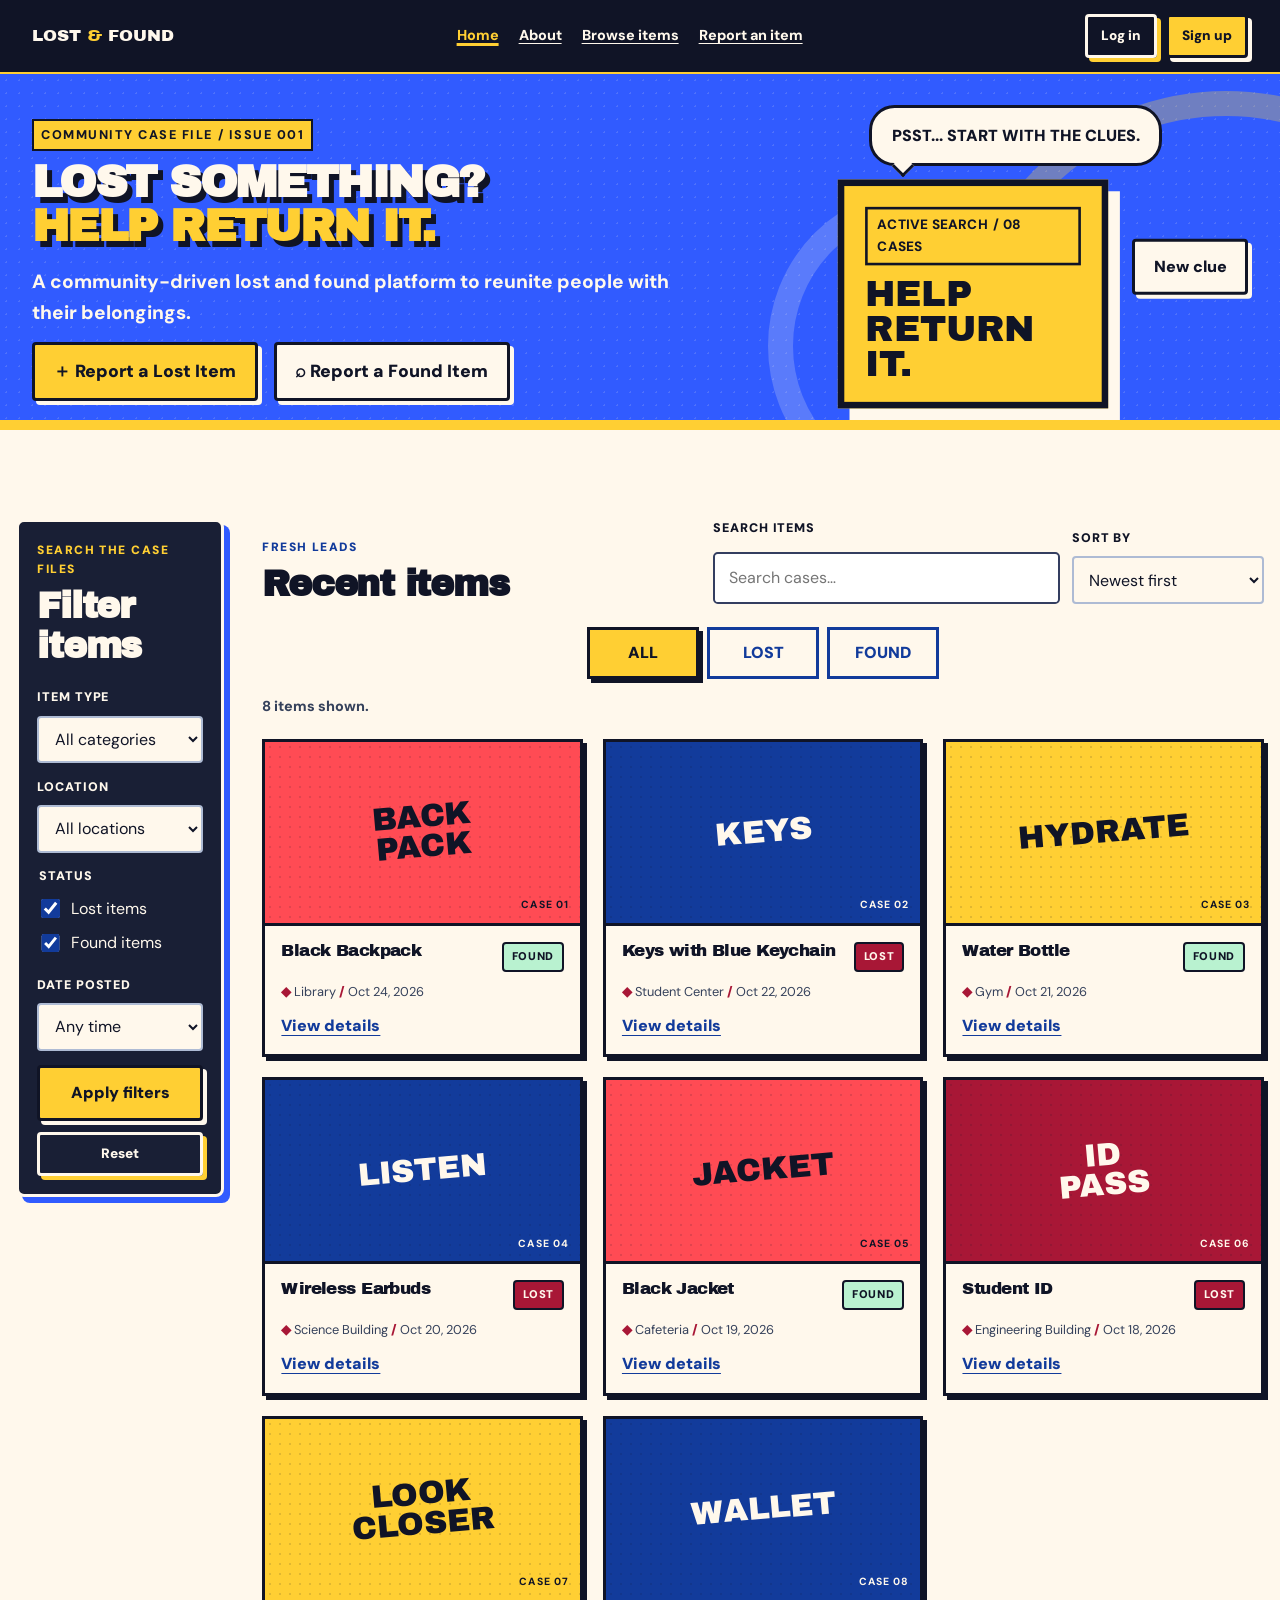
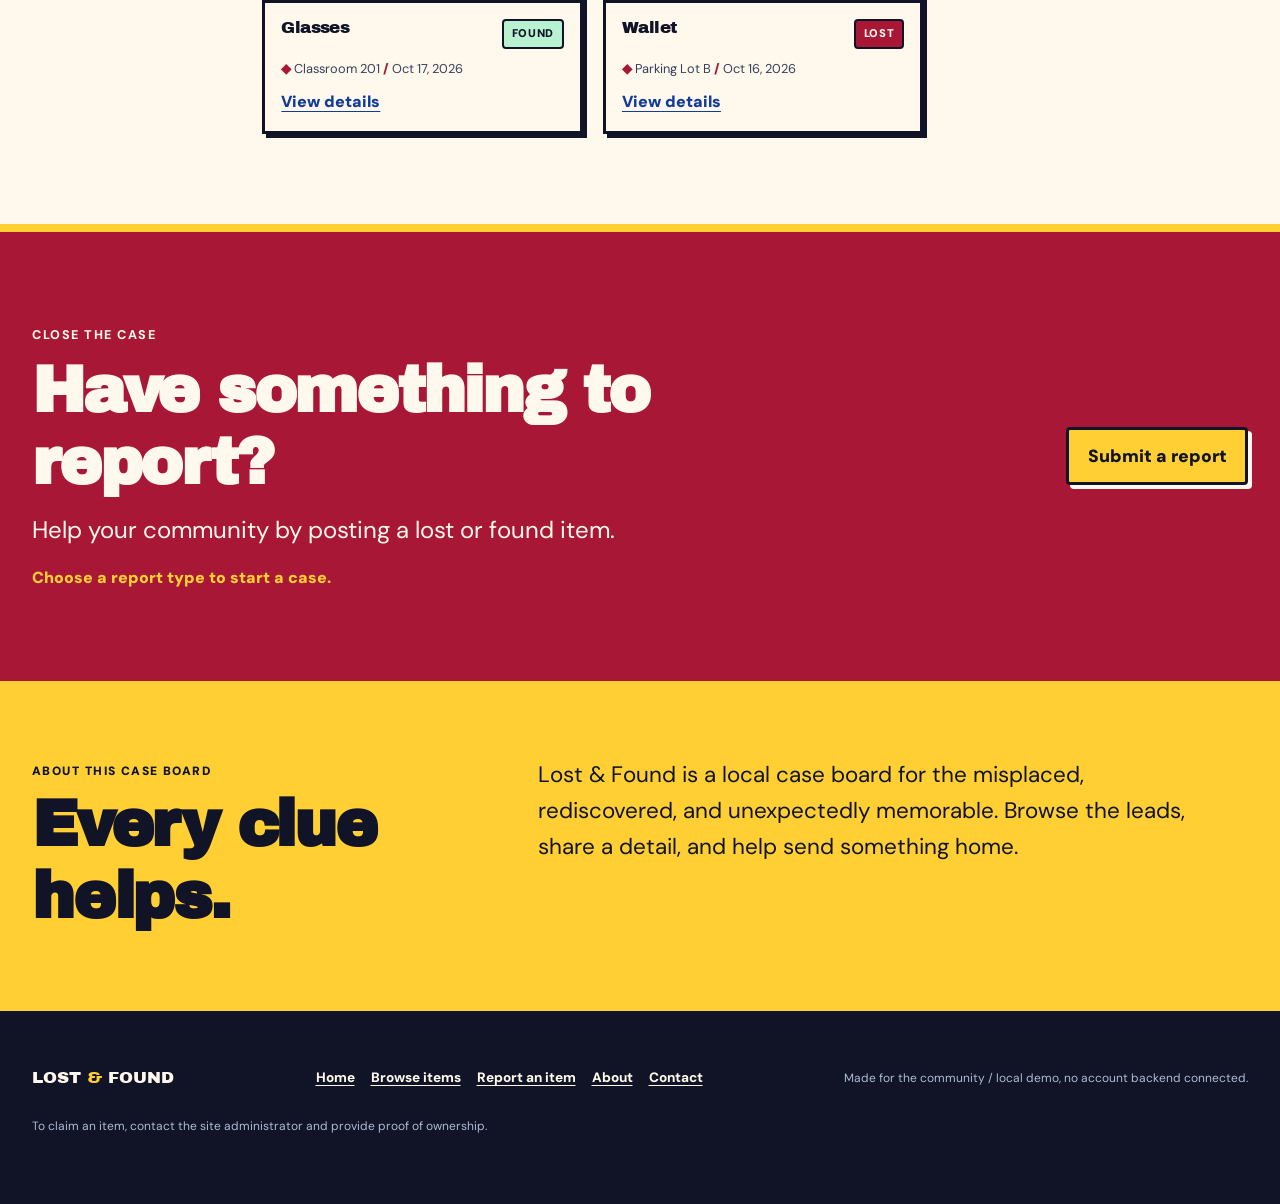
==== index.html @ 1484647d "Add item search and shareable details Add live listing search with URL persistence, status filtering" ====
<!doctype html>
<html lang="en">
<head>
  <meta charset="utf-8">
  <meta name="viewport" content="width=device-width, initial-scale=1">
  <meta name="theme-color" content="#101426">
  <meta name="author" content="Team 4 CSE 170">
  <meta name="creator" content="Team 4 CSE 170">
  <meta name="acknowledgement" content="Team 4 CSE 170">
  <meta name="source-credit" content="Dynamic Grid Plugin by Michael Becker">
  <link rel="author" href="https://github.com/21beckem/">
  <link rel="source" href="https://github.com/21beckem/dynamic-grid-plugin">
  <meta name="description" content="A community-driven lost and found platform to reunite people with their belongings.">
  <meta name="twitter:card" content="summary">
  <meta name="twitter:title" content="Lost &amp; Found — Help Return It">
  <meta name="twitter:description" content="A community-driven lost and found platform to reunite people with their belongings.">
  <meta name="twitter:creator" content="Team 4 CSE 170">
  <title>Lost &amp; Found — Help Return It</title>
  <link rel="preconnect" href="https://fonts.googleapis.com">
  <link rel="preconnect" href="https://fonts.gstatic.com" crossorigin>
  <link href="https://fonts.googleapis.com/css2?family=Archivo+Black&family=DM+Sans:wght@400;500;600;700;800&display=swap" rel="stylesheet">
  <link rel="stylesheet" href="css/homepage.css?v=5">
  <script type="module" src="js/main.js?v=5"></script>
</head>
<body>
  <a class="skip-link" href="#main">Skip to main content</a>

  <header class="site-header">
    <div class="container header-inner">
      <a class="wordmark" href="./" aria-label="Lost and Found home">LOST <span>&amp;</span> FOUND</a>
      <nav class="site-nav" aria-label="Main navigation">
        <a href="./" aria-current="page">Home</a>
        <a href="./about.html">About</a>
        <a href="./#items">Browse items</a>
        <a href="https://forms.gle/Q5ycMoZLdD25fqwZ8">Report an item</a>
      </nav>
      <div class="account-actions" aria-label="Account actions">
        <a class="button button--outline button--small" href="#account-note" data-account-action="Log in">Log in</a>
        <a class="button button--small" href="#account-note" data-account-action="Sign up">Sign up</a>
      </div>
    </div>
  </header>

  <main id="main">
    <section class="hero" aria-labelledby="hero-title">
      <div class="container hero-inner">
        <div class="hero-copy">
          <span class="kicker">Community case file / Issue 001</span>
          <h1 id="hero-title">LOST SOMETHING?<br><span>HELP RETURN IT.</span></h1>
          <p class="lead">A community-driven lost and found platform to reunite people with their belongings.</p>
          <div class="button-row" aria-label="Reporting actions">
            <a class="button button--large" href="#report" data-report-type="lost">＋ Report a Lost Item</a>
            <a class="button button--large button--secondary" href="#report" data-report-type="found">⌕ Report a Found Item</a>
          </div>
        </div>
        <div class="hero-side" aria-label="Case status">
          <div class="speech hero-callout" id="hero-message" role="status" aria-live="polite">PSST... START WITH THE CLUES.</div>
          <div class="hero-stamp">
            <span class="kicker">Active search / <span id="case-count">08</span> cases</span>
            <strong>HELP<br>RETURN<br>IT.</strong>
          </div>
          <button class="button button--secondary clue-button" type="button" id="hero-quip">New clue</button>
        </div>
      </div>
    </section>

    <section class="listings-section" id="items" aria-labelledby="recent-heading">
      <div class="container content-layout">
        <aside class="filters panel panel--dark" aria-labelledby="filter-heading">
          <div class="section-kicker">Search the case files</div>
          <h2 id="filter-heading">Filter items</h2>
          <form id="filter-form">
            <div class="field">
              <label for="category">Item type</label>
              <select id="category" name="category">
                <option value="all">All categories</option>
                <option value="bags">Bags &amp; clothing</option>
                <option value="electronics">Electronics</option>
                <option value="accessories">Accessories</option>
                <option value="other">Other</option>
              </select>
            </div>
            <div class="field">
              <label for="location">Location</label>
              <select id="location" name="location">
                <option value="all">All locations</option>
                <option value="library">Library</option>
                <option value="student center">Student Center</option>
                <option value="gym">Gym</option>
                <option value="science building">Science Building</option>
                <option value="cafeteria">Cafeteria</option>
                <option value="engineering building">Engineering Building</option>
                <option value="classroom 201">Classroom 201</option>
                <option value="parking lot b">Parking Lot B</option>
              </select>
            </div>
            <fieldset class="fieldset">
              <legend>Status</legend>
              <label class="check-line" for="show-lost"><input id="show-lost" name="show-lost" type="checkbox" checked> Lost items</label>
              <label class="check-line" for="show-found"><input id="show-found" name="show-found" type="checkbox"> Found items</label>
            </fieldset>
            <div class="field">
              <label for="date">Date posted</label>
              <select id="date" name="date">
                <option value="all">Any time</option>
                <option value="7">Last 7 days</option>
                <option value="30">Last 30 days</option>
              </select>
            </div>
            <div class="filter-actions">
              <button class="button" type="submit">Apply filters</button>
              <button class="button button--outline button--small" type="reset">Reset</button>
            </div>
          </form>
        </aside>

        <section class="listings" aria-labelledby="recent-heading">
          <div class="listings-heading">
            <div>
              <span class="section-kicker">Fresh leads</span>
              <h2 id="recent-heading">Recent items</h2>
            </div>
            <div class="listing-tools">
              <form class="search-control field" id="search-form" role="search">
                <label for="item-search">Search items</label>
                <input id="item-search" name="q" type="search" autocomplete="off" placeholder="Search cases…">
              </form>
              <div class="sort-control field">
                <label for="sort">Sort by</label>
                <select id="sort" name="sort">
                  <option value="newest">Newest first</option>
                  <option value="oldest">Oldest first</option>
                  <option value="name">Name A–Z</option>
                </select>
              </div>
            </div>
          </div>
          <div class="status-tabs" role="tablist" aria-label="Item status">
            <button class="status-tab status-tab--active" id="all-tab" type="button" role="tab" aria-selected="true" aria-controls="item-grid" data-status-tab="all">All</button>
            <button class="status-tab" id="lost-tab" type="button" role="tab" aria-selected="false" aria-controls="item-grid" data-status-tab="lost" tabindex="-1">Lost</button>
            <button class="status-tab" id="found-tab" type="button" role="tab" aria-selected="false" aria-controls="item-grid" data-status-tab="found" tabindex="-1">Found</button>
          </div>
          <p class="result-summary" id="result-summary" role="status" aria-live="polite">8 items shown.</p>

          <div class="item-grid" id="item-grid" data-sheet-id="1PVSVNf53T7quFc6Nx3LRUbas-nzNbj9wBpy-sqwC1XU">
            <article class="item-card" data-category="bags" data-location="library" data-status="found" data-date="2026-10-24" data-name="Black Backpack">
              <a class="item-card-link" href="#" data-details aria-label="View details for Black Backpack"></a>
              <div class="item-visual item-visual--backpack" aria-hidden="true"><span>BACK<br>PACK</span><b>CASE 01</b></div>
              <div class="item-info">
                <div class="item-heading"><h3>Black Backpack</h3><button class="status status--found" type="button" data-filter-status="found" aria-label="Show found items">Found</button></div>
                <p class="item-meta"><span aria-hidden="true">◆</span> Library <span aria-hidden="true">/</span> <time datetime="2026-10-24">Oct 24, 2026</time></p>
                <span class="details">View details</span>
              </div>
            </article>
            <article class="item-card" data-category="accessories" data-location="student center" data-status="lost" data-date="2026-10-22" data-name="Keys with Blue Keychain">
              <a class="item-card-link" href="#" data-details aria-label="View details for Keys with Blue Keychain"></a>
              <div class="item-visual item-visual--keys" aria-hidden="true"><span>KEYS</span><b>CASE 02</b></div>
              <div class="item-info">
                <div class="item-heading"><h3>Keys with Blue Keychain</h3><button class="status status--lost" type="button" data-filter-status="lost" aria-label="Show lost items">Lost</button></div>
                <p class="item-meta"><span aria-hidden="true">◆</span> Student Center <span aria-hidden="true">/</span> <time datetime="2026-10-22">Oct 22, 2026</time></p>
                <span class="details">View details</span>
              </div>
            </article>
            <article class="item-card" data-category="other" data-location="gym" data-status="found" data-date="2026-10-21" data-name="Water Bottle">
              <a class="item-card-link" href="#" data-details aria-label="View details for Water Bottle"></a>
              <div class="item-visual item-visual--bottle" aria-hidden="true"><span>HYDRATE</span><b>CASE 03</b></div>
              <div class="item-info">
                <div class="item-heading"><h3>Water Bottle</h3><button class="status status--found" type="button" data-filter-status="found" aria-label="Show found items">Found</button></div>
                <p class="item-meta"><span aria-hidden="true">◆</span> Gym <span aria-hidden="true">/</span> <time datetime="2026-10-21">Oct 21, 2026</time></p>
                <span class="details">View details</span>
              </div>
            </article>
            <article class="item-card" data-category="electronics" data-location="science building" data-status="lost" data-date="2026-10-20" data-name="Wireless Earbuds">
              <a class="item-card-link" href="#" data-details aria-label="View details for Wireless Earbuds"></a>
              <div class="item-visual item-visual--earbuds" aria-hidden="true"><span>LISTEN</span><b>CASE 04</b></div>
              <div class="item-info">
                <div class="item-heading"><h3>Wireless Earbuds</h3><button class="status status--lost" type="button" data-filter-status="lost" aria-label="Show lost items">Lost</button></div>
                <p class="item-meta"><span aria-hidden="true">◆</span> Science Building <span aria-hidden="true">/</span> <time datetime="2026-10-20">Oct 20, 2026</time></p>
                <span class="details">View details</span>
              </div>
            </article>
            <article class="item-card" data-category="bags" data-location="cafeteria" data-status="found" data-date="2026-10-19" data-name="Black Jacket">
              <a class="item-card-link" href="#" data-details aria-label="View details for Black Jacket"></a>
              <div class="item-visual item-visual--jacket" aria-hidden="true"><span>JACKET</span><b>CASE 05</b></div>
              <div class="item-info">
                <div class="item-heading"><h3>Black Jacket</h3><button class="status status--found" type="button" data-filter-status="found" aria-label="Show found items">Found</button></div>
                <p class="item-meta"><span aria-hidden="true">◆</span> Cafeteria <span aria-hidden="true">/</span> <time datetime="2026-10-19">Oct 19, 2026</time></p>
                <span class="details">View details</span>
              </div>
            </article>
            <article class="item-card" data-category="accessories" data-location="engineering building" data-status="lost" data-date="2026-10-18" data-name="Student ID">
              <a class="item-card-link" href="#" data-details aria-label="View details for Student ID"></a>
              <div class="item-visual item-visual--id" aria-hidden="true"><span>ID<br>PASS</span><b>CASE 06</b></div>
              <div class="item-info">
                <div class="item-heading"><h3>Student ID</h3><button class="status status--lost" type="button" data-filter-status="lost" aria-label="Show lost items">Lost</button></div>
                <p class="item-meta"><span aria-hidden="true">◆</span> Engineering Building <span aria-hidden="true">/</span> <time datetime="2026-10-18">Oct 18, 2026</time></p>
                <span class="details">View details</span>
              </div>
            </article>
            <article class="item-card" data-category="accessories" data-location="classroom 201" data-status="found" data-date="2026-10-17" data-name="Glasses">
              <a class="item-card-link" href="#" data-details aria-label="View details for Glasses"></a>
              <div class="item-visual item-visual--glasses" aria-hidden="true"><span>LOOK<br>CLOSER</span><b>CASE 07</b></div>
              <div class="item-info">
                <div class="item-heading"><h3>Glasses</h3><button class="status status--found" type="button" data-filter-status="found" aria-label="Show found items">Found</button></div>
                <p class="item-meta"><span aria-hidden="true">◆</span> Classroom 201 <span aria-hidden="true">/</span> <time datetime="2026-10-17">Oct 17, 2026</time></p>
                <span class="details">View details</span>
              </div>
            </article>
            <article class="item-card" data-category="accessories" data-location="parking lot b" data-status="lost" data-date="2026-10-16" data-name="Wallet">
              <a class="item-card-link" href="#" data-details aria-label="View details for Wallet"></a>
              <div class="item-visual item-visual--wallet" aria-hidden="true"><span>WALLET</span><b>CASE 08</b></div>
              <div class="item-info">
                <div class="item-heading"><h3>Wallet</h3><button class="status status--lost" type="button" data-filter-status="lost" aria-label="Show lost items">Lost</button></div>
                <p class="item-meta"><span aria-hidden="true">◆</span> Parking Lot B <span aria-hidden="true">/</span> <time datetime="2026-10-16">Oct 16, 2026</time></p>
                <span class="details">View details</span>
              </div>
            </article>
          </div>
          <p class="empty-state" id="empty-state" hidden>No items match your filters. Try another selection.</p>
        </section>
      </div>
    </section>

    <section class="report-section" id="report" aria-labelledby="report-heading">
      <div class="container report-inner">
        <div>
          <span class="kicker">Close the case</span>
          <h2 id="report-heading">Have something to report?</h2>
          <p class="lead">Help your community by posting a lost or found item.</p>
          <p id="report-intent" class="report-intent" role="status" aria-live="polite">Choose a report type to start a case.</p>
        </div>
        <a class="button button--large" href="https://forms.gle/Q5ycMoZLdD25fqwZ8">Submit a report</a>
      </div>
    </section>

    <section class="about-section" id="homepage-summary" aria-labelledby="homepage-summary-heading">
      <div class="container about-grid">
        <div>
          <span class="section-kicker">About this case board</span>
          <h2 id="homepage-summary-heading">Every clue helps.</h2>
        </div>
        <p>Lost &amp; Found is a local case board for the misplaced, rediscovered, and unexpectedly memorable. Browse the leads, share a detail, and help send something home.</p>
      </div>
    </section>
  </main>

  <footer class="site-footer">
    <div class="container footer-inner">
      <a class="wordmark" href="./">LOST <span>&amp;</span> FOUND</a>
      <nav aria-label="Footer navigation">
        <a href="./">Home</a>
        <a href="./#items">Browse items</a>
        <a href="https://forms.gle/Q5ycMoZLdD25fqwZ8">Report an item</a>
        <a href="./about.html">About</a>
        <a href="mailto:lostfound@example.com">Contact</a>
      </nav>
      <span id="account-note" class="footer-note">Made for the community / local demo, no account backend connected.</span>
      <p id="claim-note" class="footer-note">To claim an item, contact the site administrator and provide proof of ownership.</p>
    </div>
  </footer>

  <dialog id="item-dialog" class="item-dialog" aria-labelledby="dialog-title">
    <button class="close-dialog" type="button" aria-label="Close item details">×</button>
    <span class="section-kicker">Case details</span>
    <h2 id="dialog-title"></h2>
    <p id="dialog-description"></p>
    <p>To claim an item, contact the site administrator and provide proof of ownership.</p>
    <button class="button" type="button" data-close-dialog>Close</button>
  </dialog>

  <dialog id="account-dialog" class="item-dialog" aria-labelledby="account-dialog-title">
    <button class="close-dialog" type="button" aria-label="Close account notice">×</button>
    <span class="section-kicker">Local demo notice</span>
    <h2 id="account-dialog-title">Account features are not connected.</h2>
    <p id="account-dialog-description">This static demo includes the account actions for the interface only. No account data is collected or transmitted.</p>
    <button class="button" type="button" data-close-dialog>Close</button>
  </dialog>
</body>
</html>
---- css/homepage.css ----
@import url("./components.css");

.hero {
  padding-top: 2%;
  position: relative;
  overflow: clip;
  background-color: var(--blue);
  background-image: radial-gradient(rgba(255, 248, 236, 0.14) 1px, transparent 1px);
  background-size: 13px 13px;
  border-bottom: 10px solid var(--yellow);
}

.hero::before,
.hero::after {
  position: absolute;
  content: "";
  border: clamp(10px, 2vw, 26px) solid rgba(255, 207, 51, 0.3);
  border-radius: 50%;
  pointer-events: none;
}

.hero::before {
  width: min(46vw, 34rem);
  aspect-ratio: 1;
  top: 5%;
  right: -17vw;
}

.hero::after {
  width: min(28vw, 20rem);
  aspect-ratio: 1;
  right: 15%;
  bottom: -25%;
  border-color: rgba(255, 248, 236, 0.2);
}

.hero-inner {
  position: relative;
  z-index: 1;
  display: grid;
  grid-template-columns: minmax(0, 1.35fr) minmax(12rem, 0.65fr);
  gap: clamp(1.25rem, 4vw, 4rem);
  align-items: center;
  min-height: 16.2rem;
  padding-block: clamp(1rem, 1.5vw, 1.5rem);
}

.hero-copy,
.hero-side,
.listings,
.filters,
.item-card,
.report-inner,
.about-grid,
.footer-inner {
  min-width: 0;
}

.hero-copy {
  max-width: 52rem;
}

.hero h1 {
  margin: 0.65rem 0 0.85rem;
  color: var(--paper);
  font-size: clamp(2.5rem, 3.5vw, 4.5rem);
  line-height: 0.97;
  text-shadow: 5px 6px 0 var(--ink);
}

.hero h1 span {
  color: var(--yellow);
}

.hero .lead {
  max-width: 40rem;
  margin-bottom: 0.85rem;
  font-weight: 800;
  font-size: clamp(1rem, 1.5vw, 1.2rem);
}

.hero-side {
  display: grid;
  grid-template-columns: minmax(0, 1fr) auto;
  justify-items: start;
  gap: 0.5rem;
}

.hero-callout {
  grid-column: 1 / -1;
  transform: rotate(2deg);
  transform: translateY(-2rem);
}

.hero-stamp {
  width: min(100%, 13rem);
  padding: 1rem;
  color: var(--ink);
  background: var(--yellow);
  border: 5px solid var(--ink);
  box-shadow: 9px 9px 0 var(--paper);
  transform: rotate(-3deg);
  transform: scale(1.3);

}

.hero-stamp strong {
  display: block;
  margin-top: 0.55rem;
  font: clamp(1.5rem, 2.2vw, 2.1rem)/0.95 var(--font-display);
}

.hero-stamp .kicker {
  font-size: 0.65rem;
  letter-spacing: 0.04em;
}

.clue-button {
    display: flex;
    justify-self: end;
  align-self: center;
  /* align-self: start; */
  /* position: absolute; */
  translate: 0 -1.7em;
  /* right: 13em; */
  /* display: none; */
}

.listings-section {
  padding-block: clamp(3.5rem, 7vw, 7rem);
  background: var(--paper);
  color: var(--ink);
}

.content-layout {
  display: grid;
  width: min(calc(100% - 2rem), 96rem);
  grid-template-columns: minmax(11.5rem, 13rem) minmax(0, 1fr);
  gap: clamp(1.5rem, 3vw, 3rem);
  align-items: start;
}

.filters {
  position: sticky;
  top: 6rem;
  padding: clamp(0.85rem, 2vw, 1.15rem);
  color: var(--paper);
  background: var(--panel);
  border-color: var(--paper);
  box-shadow: 6px 6px 0 var(--blue);
}

.filters h2,
.listings h2 {
  margin: 0.35rem 0 1.35rem;
  font-size: clamp(1.55rem, 3vw, 2.25rem);
}

.filters form {
  display: grid;
  gap: 0.9rem;
}

.filters .field label,
.filters .fieldset legend,
.sort-control label {
  font-size: 0.78rem;
  font-weight: 900;
  letter-spacing: 0.07em;
  text-transform: uppercase;
}

.filters select,
.sort-control select {
  width: 100%;
  min-height: 2.9rem;
  padding: 0.65rem 0.7rem;
  color: var(--ink);
  background: var(--paper);
  border: 2px solid var(--line);
  border-radius: 0.25rem;
}

.filters .fieldset {
  padding: 0;
  border: 0;
}

.filters .check-line {
  display: flex;
  align-items: center;
  gap: 0.5rem;
  margin-top: 0.55rem;
}

.filters .check-line input {
  flex: 0 0 auto;
}

.filter-actions {
  display: flex;
  flex-wrap: wrap;
  gap: 0.7rem;
}

.filter-actions .button {
  flex: 1 1 100%;
}

.listings-heading {
  display: flex;
  flex-wrap: wrap;
  align-items: end;
  justify-content: space-between;
  gap: 1.5rem;
  margin-bottom: 0.4rem;
}

.listings-heading h2 {
  margin-bottom: 0;
}

.status-tabs {
  display: flex;
  flex-wrap: wrap;
  justify-content: center;
  gap: 0.5rem;
  margin: 1.4rem 0 1rem;
}

.status-tab {
  min-width: 7rem;
  padding: 0.65rem 1.1rem;
  color: var(--blue-on-light);
  background: transparent;
  border: 3px solid var(--blue-on-light);
  font-weight: 900;
  text-transform: uppercase;
}

.status-tab:hover,
.status-tab:focus-visible,
.status-tab--active {
  color: var(--ink);
  background: var(--yellow);
  border-color: var(--ink);
  box-shadow: 4px 4px 0 var(--ink);
}

.section-kicker {
  display: inline-block;
  color: var(--blue-on-light);
  font-size: 0.75rem;
  font-weight: 900;
  letter-spacing: 0.12em;
  text-transform: uppercase;
}

.filters .section-kicker,
.hero .kicker {
  color: var(--yellow);
}

.hero .kicker {
  padding: 0.25rem 0.45rem;
  color: var(--ink);
  background: var(--yellow);
  border: 2px solid var(--ink);
}

.report-section .kicker {
  color: var(--paper);
}

.about-section .section-kicker {
  color: var(--ink);
}

.listing-tools {
  display: grid;
  grid-template-columns: minmax(0, 1fr) 12rem;
  width: min(100%, 34.41rem);
  align-items: end;
  gap: 0.75rem;
}

.search-control {
  min-width: 0;
}

.search-control label {
  display: block;
  margin-bottom: 0.35rem;
  font-size: 0.78rem;
  font-weight: 900;
  letter-spacing: 0.07em;
  text-transform: uppercase;
}

.search-control input:focus-visible {
  outline: 3px solid var(--blue-on-light);
  outline-offset: 3px;
}

.result-summary {
  margin: 0 0 1.3rem;
  color: #35415b;
  font-size: 0.9rem;
  font-weight: 800;
}

.item-grid {
  display: grid;
  grid-template-columns: repeat(3, minmax(0, 1fr));
  gap: 1.25rem;
}

.item-card {
  position: relative;
  display: flex;
  flex-direction: column;
  overflow: hidden;
  color: inherit;
  background: var(--paper);
  border: 3px solid var(--ink);
  box-shadow: 4px 4px 0 var(--ink);
  /* aspect-ratio: 1/1.2; */
  text-decoration: none;
}

.item-card-link {
  position: absolute;
  inset: 0;
  z-index: 1;
}

.item-card:focus-within {
  outline: 4px solid var(--blue-on-light);
  outline-offset: 4px;
}

.item-card[hidden] {
  display: none;
}

.item-visual {
  position: relative;
  display: flex;
  min-height: 11.5rem;
  align-items: center;
  justify-content: center;
  padding: 1rem;
  color: var(--ink);
  background: var(--yellow);
  border-bottom: 3px solid var(--ink);
  isolation: isolate;
}

.item-visual::before {
  position: absolute;
  inset: 0;
  z-index: -1;
  content: "";
  background-image: radial-gradient(var(--ink) 1px, transparent 1px);
  background-size: 10px 10px;
  opacity: 0.13;
}

.item-visual span {
  position: relative;
  z-index: 1;
  font: clamp(1.3rem, 2.5vw, 2rem)/0.95 var(--font-display);
  text-align: center;
  transform: rotate(-5deg);
}

.item-visual--sheet {
  overflow: hidden;
}

.item-visual--sheet img {
  position: absolute;
  inset: 0;
  width: 100%;
  height: 100%;
  object-fit: cover;
  z-index: 0;
  opacity: 0;
  mix-blend-mode: multiply;
  transition: opacity 180ms ease;
}

.item-visual--has-image img {
  opacity: 0.72;
}

.item-visual--has-image span {
  color: var(--paper);
  text-shadow: 3px 3px 0 var(--ink);
}

.item-visual--image-error::after,
.item-visual--image-missing::after {
  position: absolute;
  top: 0.65rem;
  left: 0.7rem;
  z-index: 1;
  content: "Image unavailable";
  font-size: 0.62rem;
  font-weight: 900;
  letter-spacing: 0.06em;
  text-transform: uppercase;
}

.item-visual--sheet-0 {
  background: var(--red);
}

.item-visual--sheet-1 {
  color: var(--paper);
  background: var(--blue-on-light);
}

.item-visual--sheet-2 {
  background: var(--yellow);
}

.item-visual b {
  position: absolute;
  z-index: 1;
  right: 0.7rem;
  bottom: 0.55rem;
  font-size: 0.65rem;
  letter-spacing: 0.1em;
}

.item-visual--backpack,
.item-visual--jacket {
  background: var(--red);
}

.item-visual--keys,
.item-visual--earbuds,
.item-visual--wallet {
  color: var(--paper);
  background: var(--blue-on-light);
}

.item-visual--bottle,
.item-visual--glasses {
  background: var(--yellow);
}

.item-visual--id {
  background: var(--red-on-light);
  color: var(--paper);
}

.item-info {
  display: grid;
  gap: 0.7rem;
  padding: 1rem;
}

.item-heading {
  display: flex;
  align-items: start;
  justify-content: space-between;
  gap: 0.55rem;
}

.item-heading h3 {
  margin: 0;
  font: 1.05rem/1.1 var(--font-display);
}

.status {
  position: relative;
  z-index: 2;
  flex: 0 0 auto;
  padding: 0.25rem 0.5rem;
  border: 2px solid var(--ink);
  border-radius: 0.25rem;
  font-size: 0.7rem;
  font-weight: 900;
  letter-spacing: 0.06em;
  text-transform: uppercase;
}

button.status {
  cursor: pointer;
}

button.status:hover,
button.status:focus-visible {
  box-shadow: 3px 3px 0 var(--ink);
  text-decoration: underline;
}

.status--found {
  background: #b9f2d0;
}

.status--lost {
  color: var(--paper);
  background: var(--red-on-light);
}

.item-meta {
  margin: 0;
  color: #35415b;
  font-size: 0.8rem;
  line-height: 1.45;
}

.item-meta span {
  color: var(--red-on-light);
  font-weight: 900;
}

.details {
  width: fit-content;
  color: var(--blue-on-light);
  font-weight: 900;
  text-decoration: underline;
  text-underline-offset: 0.25em;
}

.empty-state {
  padding: 1.5rem;
  background: #ecf1ff;
  border: 3px dashed var(--blue-on-light);
  font-weight: 800;
}

.report-section {
  color: var(--paper);
  background: var(--red-on-light);
  border-top: 8px solid var(--yellow);
}

.report-inner {
  display: flex;
  align-items: center;
  justify-content: space-between;
  gap: 2rem;
  padding-block: clamp(3rem, 7vw, 6rem);
}

.report-section h2 {
  max-width: 42rem;
  margin: 0.5rem 0 0.8rem;
  font-size: clamp(2.2rem, 5vw, 5rem);
}

.report-section .lead {
  margin: 0;
}

.report-intent {
  min-height: 1.5rem;
  margin: 1rem 0 0;
  color: var(--yellow);
  font-weight: 900;
}

.about-section {
  padding-block: clamp(3rem, 6vw, 5rem);
  color: var(--ink);
  background: var(--yellow);
}

.about-grid {
  display: grid;
  grid-template-columns: minmax(0, 0.8fr) minmax(0, 1.2fr);
  gap: 2rem;
  align-items: start;
}

.about-grid h2 {
  margin: 0.4rem 0 0;
  font-size: clamp(2rem, 5vw, 4.5rem);
}

.about-grid p {
  max-width: 42rem;
  margin: 0;
  font-size: clamp(1.1rem, 2vw, 1.4rem);
}

.site-footer {
  color: var(--paper);
  background: var(--ink);
}

.footer-inner {
  display: flex;
  flex-wrap: wrap;
  align-items: center;
  justify-content: space-between;
  gap: 1rem 2rem;
  padding-block: 1.5rem;
}

.footer-inner nav {
  display: flex;
  flex-wrap: wrap;
  gap: 0.75rem 1rem;
  font-size: 0.85rem;
  font-weight: 800;
}

.footer-note {
  max-width: 30rem;
  color: var(--line);
  font-size: 0.75rem;
}

.item-dialog {
  width: min(calc(100% - 2rem), 34rem);
  padding: clamp(1.5rem, 4vw, 2.5rem);
  color: var(--ink);
  background: var(--paper);
  border: 4px solid var(--ink);
  box-shadow: 8px 8px 0 var(--blue);
}

.item-dialog::backdrop {
  background: rgba(16, 20, 38, 0.78);
}

.item-dialog h2 {
  margin: 0.55rem 0 1rem;
  font-size: clamp(1.8rem, 5vw, 3rem);
}

.item-dialog p {
  color: #35415b;
}

.close-dialog {
  position: absolute;
  top: 0.65rem;
  right: 0.65rem;
  width: 2rem;
  height: 2rem;
  color: var(--ink);
  background: transparent;
  border: 2px solid var(--ink);
  font-size: 1.4rem;
  line-height: 1;
}

@media (max-width: 72rem) {
  .header-inner {
    justify-content: center;
  }

  .wordmark {
    margin-right: auto;
  }

}

@media (max-width: 58rem) {
  .hero-inner,
  .content-layout {
    grid-template-columns: 1fr;
  }

  .hero-inner {
    min-height: 0;
  }

  .hero-side {
    grid-template-columns: minmax(0, 1fr) minmax(11rem, 0.75fr);
    align-items: center;
  }

  .hero-callout {
    grid-column: auto;
  }

  .clue-button {
    grid-column: 1 / -1;
  }

  .filters {
    position: static;
  }

  .filters form {
    grid-template-columns: repeat(2, minmax(0, 1fr));
    align-items: end;
  }

  .filters .fieldset,
  .filter-actions {
    grid-column: 1 / -1;
  }

  .item-grid {
    grid-template-columns: repeat(3, minmax(0, 1fr));
  }
}

@media (max-width: 48rem) {
  .site-nav {
    order: 3;
    width: 100%;
    justify-content: center;
  }

  .item-grid {
    grid-template-columns: repeat(2, minmax(0, 1fr));
  }

  .about-grid {
    grid-template-columns: 1fr;
  }

  .report-inner {
    display: grid;
  }
}

@media (max-width: 35rem) {
  .hero h1 {
    font-size: clamp(2rem, 10vw, 3rem);
    text-shadow: 3px 3px 0 var(--ink);
  }

  .hero-stamp strong {
    display: none;
  }

  .hero-side,
  .filters form,
  .listings-heading {
    display: grid;
    grid-template-columns: 1fr;
  }

  .hero-side {
    justify-items: start;
  }

  .listings-heading {
    align-items: start;
  }

  .listing-tools {
    grid-template-columns: 1fr;
    width: 100%;
  }

  .sort-control {
    width: 100%;
  }

  .item-grid {
    grid-template-columns: 1fr;
  }

  .item-visual {
    min-height: 10rem;
  }

  .footer-inner {
    align-items: start;
    flex-direction: column;
  }
}

@media (prefers-reduced-motion: reduce) {
  .button,
  .hero-callout,
  .hero-stamp {
    transition: none;
    transform: none;
  }
}
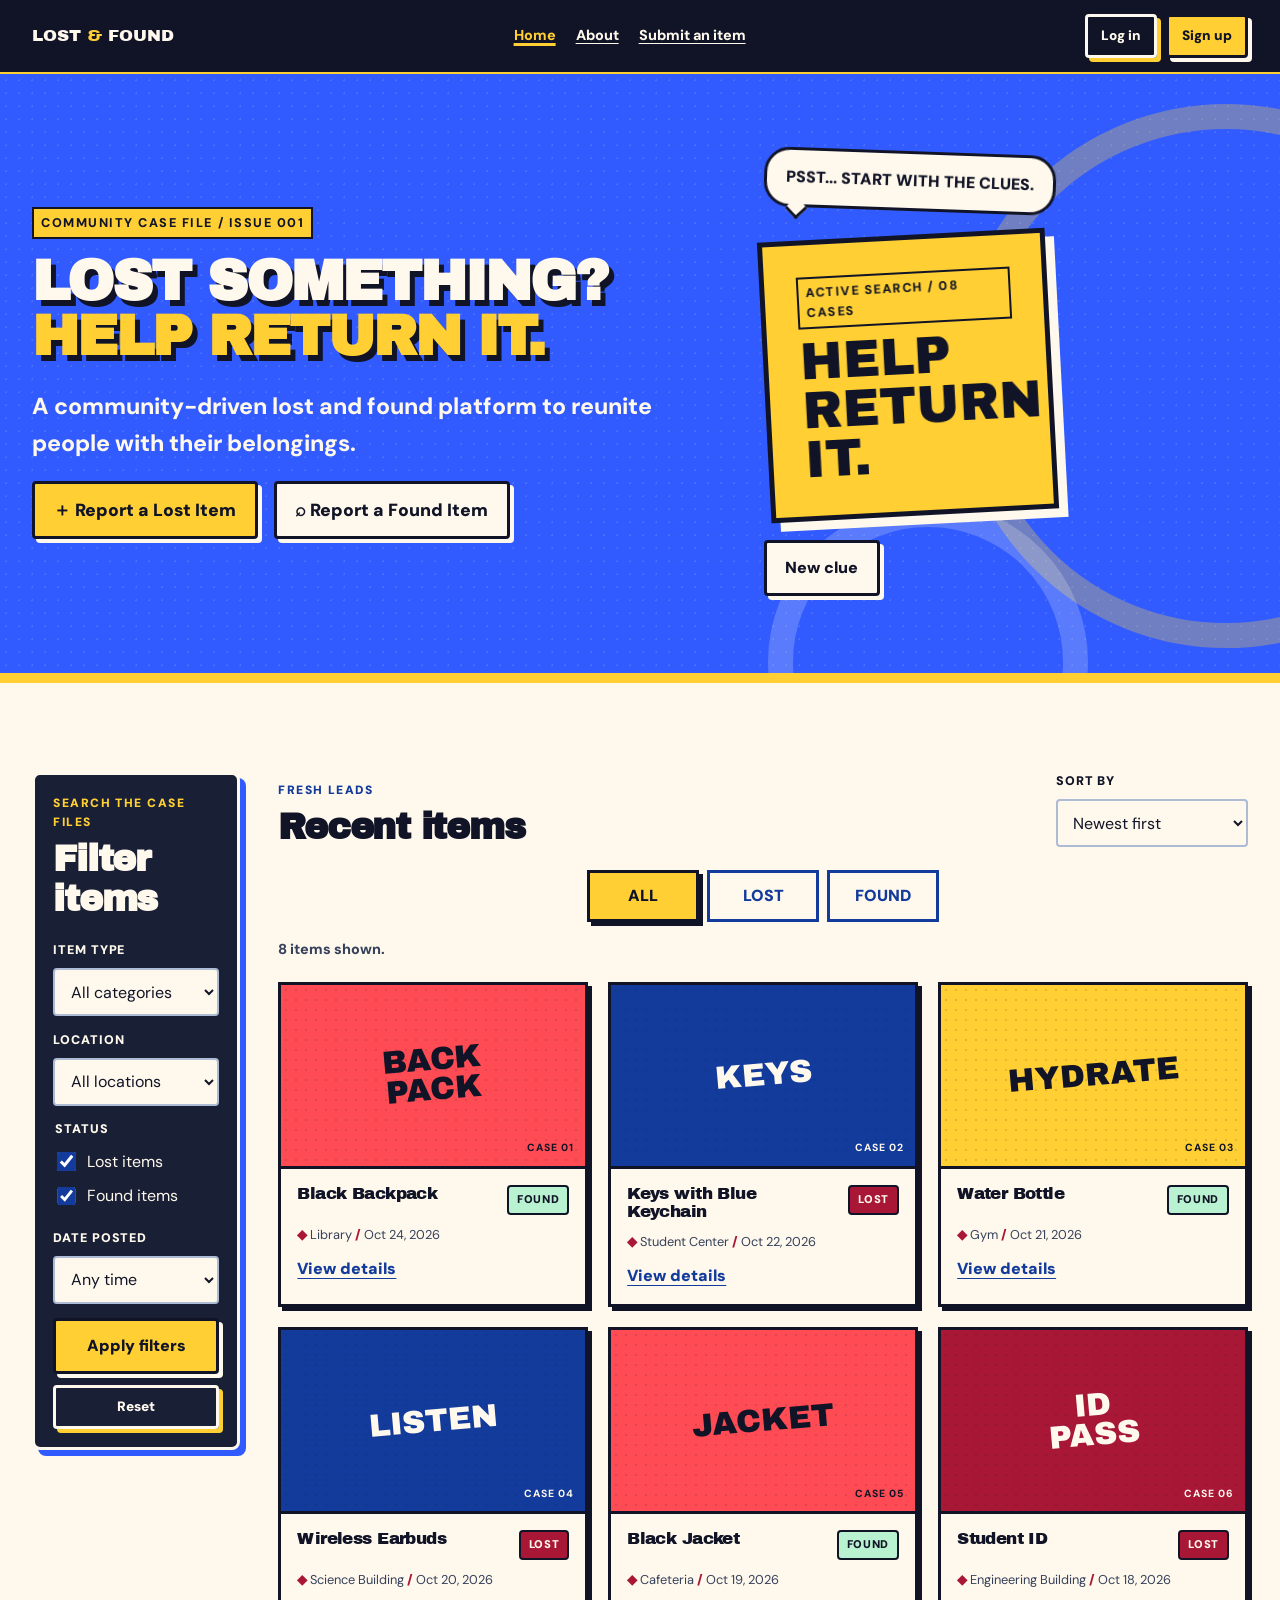
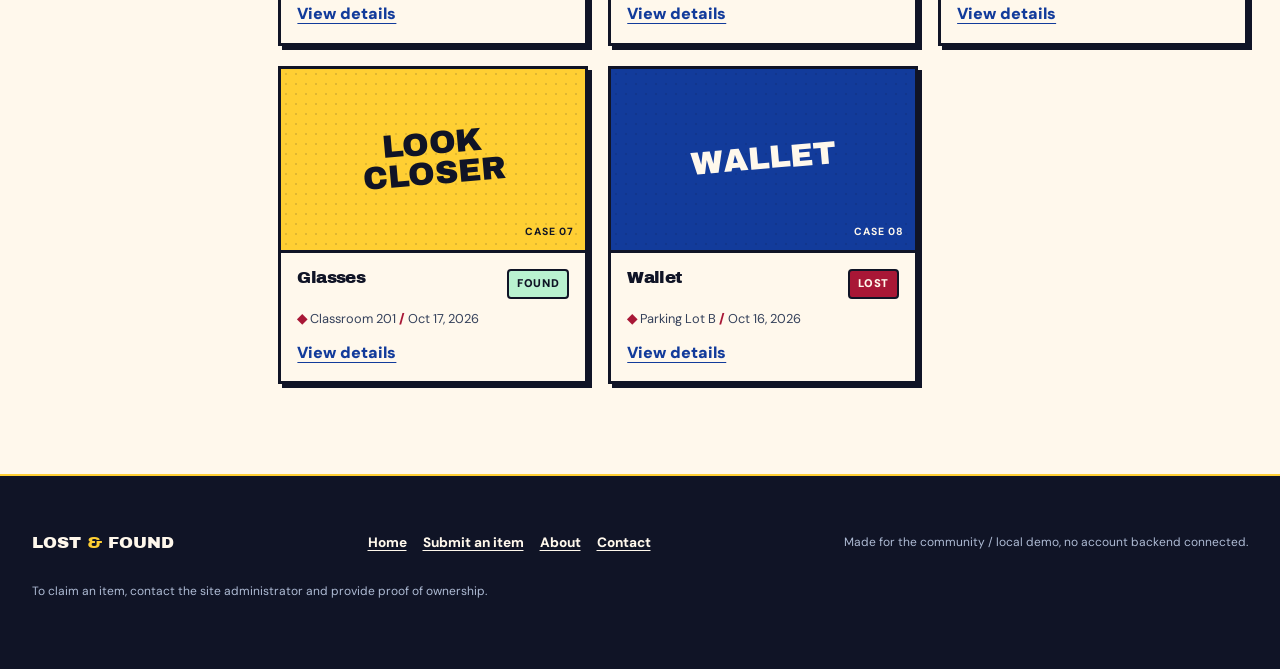
==== commit 067c00bd: "Created submit a lost item page. foorm submission form submission is not working" ====
--- a/index.html
+++ b/index.html
@@ -19,8 +19,8 @@
   <link rel="preconnect" href="https://fonts.googleapis.com">
   <link rel="preconnect" href="https://fonts.gstatic.com" crossorigin>
   <link href="https://fonts.googleapis.com/css2?family=Archivo+Black&family=DM+Sans:wght@400;500;600;700;800&display=swap" rel="stylesheet">
-  <link rel="stylesheet" href="css/homepage.css?v=5">
-  <script type="module" src="js/main.js?v=5"></script>
+  <link rel="stylesheet" href="css/homepage.css?v=4">
+  <script type="module" src="js/main.js?v=4"></script>
 </head>
 <body>
   <a class="skip-link" href="#main">Skip to main content</a>
@@ -31,8 +31,7 @@
       <nav class="site-nav" aria-label="Main navigation">
         <a href="./" aria-current="page">Home</a>
         <a href="./about.html">About</a>
-        <a href="./#items">Browse items</a>
-        <a href="https://forms.gle/Q5ycMoZLdD25fqwZ8">Report an item</a>
+        <a href="./how-it-works.html#submit-item">Submit an item</a>
       </nav>
       <div class="account-actions" aria-label="Account actions">
         <a class="button button--outline button--small" href="#account-note" data-account-action="Log in">Log in</a>
@@ -49,8 +48,8 @@
           <h1 id="hero-title">LOST SOMETHING?<br><span>HELP RETURN IT.</span></h1>
           <p class="lead">A community-driven lost and found platform to reunite people with their belongings.</p>
           <div class="button-row" aria-label="Reporting actions">
-            <a class="button button--large" href="#report" data-report-type="lost">＋ Report a Lost Item</a>
-            <a class="button button--large button--secondary" href="#report" data-report-type="found">⌕ Report a Found Item</a>
+            <a class="button button--large" href="./how-it-works.html?type=lost#submit-item">＋ Report a Lost Item</a>
+            <a class="button button--large button--secondary" href="./how-it-works.html?type=found#submit-item">⌕ Report a Found Item</a>
           </div>
         </div>
         <div class="hero-side" aria-label="Case status">
@@ -120,19 +119,13 @@
               <span class="section-kicker">Fresh leads</span>
               <h2 id="recent-heading">Recent items</h2>
             </div>
-            <div class="listing-tools">
-              <form class="search-control field" id="search-form" role="search">
-                <label for="item-search">Search items</label>
-                <input id="item-search" name="q" type="search" autocomplete="off" placeholder="Search cases…">
-              </form>
-              <div class="sort-control field">
-                <label for="sort">Sort by</label>
-                <select id="sort" name="sort">
-                  <option value="newest">Newest first</option>
-                  <option value="oldest">Oldest first</option>
-                  <option value="name">Name A–Z</option>
-                </select>
-              </div>
+            <div class="sort-control field">
+              <label for="sort">Sort by</label>
+              <select id="sort" name="sort">
+                <option value="newest">Newest first</option>
+                <option value="oldest">Oldest first</option>
+                <option value="name">Name A–Z</option>
+              </select>
             </div>
           </div>
           <div class="status-tabs" role="tablist" aria-label="Item status">
@@ -144,75 +137,67 @@
 
           <div class="item-grid" id="item-grid" data-sheet-id="1PVSVNf53T7quFc6Nx3LRUbas-nzNbj9wBpy-sqwC1XU">
             <article class="item-card" data-category="bags" data-location="library" data-status="found" data-date="2026-10-24" data-name="Black Backpack">
-              <a class="item-card-link" href="#" data-details aria-label="View details for Black Backpack"></a>
               <div class="item-visual item-visual--backpack" aria-hidden="true"><span>BACK<br>PACK</span><b>CASE 01</b></div>
               <div class="item-info">
-                <div class="item-heading"><h3>Black Backpack</h3><button class="status status--found" type="button" data-filter-status="found" aria-label="Show found items">Found</button></div>
+                <div class="item-heading"><h3>Black Backpack</h3><span class="status status--found">Found</span></div>
                 <p class="item-meta"><span aria-hidden="true">◆</span> Library <span aria-hidden="true">/</span> <time datetime="2026-10-24">Oct 24, 2026</time></p>
-                <span class="details">View details</span>
+                <a class="details" href="#claim-note" data-details>View details</a>
               </div>
             </article>
             <article class="item-card" data-category="accessories" data-location="student center" data-status="lost" data-date="2026-10-22" data-name="Keys with Blue Keychain">
-              <a class="item-card-link" href="#" data-details aria-label="View details for Keys with Blue Keychain"></a>
               <div class="item-visual item-visual--keys" aria-hidden="true"><span>KEYS</span><b>CASE 02</b></div>
               <div class="item-info">
-                <div class="item-heading"><h3>Keys with Blue Keychain</h3><button class="status status--lost" type="button" data-filter-status="lost" aria-label="Show lost items">Lost</button></div>
+                <div class="item-heading"><h3>Keys with Blue Keychain</h3><span class="status status--lost">Lost</span></div>
                 <p class="item-meta"><span aria-hidden="true">◆</span> Student Center <span aria-hidden="true">/</span> <time datetime="2026-10-22">Oct 22, 2026</time></p>
-                <span class="details">View details</span>
+                <a class="details" href="#claim-note" data-details>View details</a>
               </div>
             </article>
             <article class="item-card" data-category="other" data-location="gym" data-status="found" data-date="2026-10-21" data-name="Water Bottle">
-              <a class="item-card-link" href="#" data-details aria-label="View details for Water Bottle"></a>
               <div class="item-visual item-visual--bottle" aria-hidden="true"><span>HYDRATE</span><b>CASE 03</b></div>
               <div class="item-info">
-                <div class="item-heading"><h3>Water Bottle</h3><button class="status status--found" type="button" data-filter-status="found" aria-label="Show found items">Found</button></div>
+                <div class="item-heading"><h3>Water Bottle</h3><span class="status status--found">Found</span></div>
                 <p class="item-meta"><span aria-hidden="true">◆</span> Gym <span aria-hidden="true">/</span> <time datetime="2026-10-21">Oct 21, 2026</time></p>
-                <span class="details">View details</span>
+                <a class="details" href="#claim-note" data-details>View details</a>
               </div>
             </article>
             <article class="item-card" data-category="electronics" data-location="science building" data-status="lost" data-date="2026-10-20" data-name="Wireless Earbuds">
-              <a class="item-card-link" href="#" data-details aria-label="View details for Wireless Earbuds"></a>
               <div class="item-visual item-visual--earbuds" aria-hidden="true"><span>LISTEN</span><b>CASE 04</b></div>
               <div class="item-info">
-                <div class="item-heading"><h3>Wireless Earbuds</h3><button class="status status--lost" type="button" data-filter-status="lost" aria-label="Show lost items">Lost</button></div>
+                <div class="item-heading"><h3>Wireless Earbuds</h3><span class="status status--lost">Lost</span></div>
                 <p class="item-meta"><span aria-hidden="true">◆</span> Science Building <span aria-hidden="true">/</span> <time datetime="2026-10-20">Oct 20, 2026</time></p>
-                <span class="details">View details</span>
+                <a class="details" href="#claim-note" data-details>View details</a>
               </div>
             </article>
             <article class="item-card" data-category="bags" data-location="cafeteria" data-status="found" data-date="2026-10-19" data-name="Black Jacket">
-              <a class="item-card-link" href="#" data-details aria-label="View details for Black Jacket"></a>
               <div class="item-visual item-visual--jacket" aria-hidden="true"><span>JACKET</span><b>CASE 05</b></div>
               <div class="item-info">
-                <div class="item-heading"><h3>Black Jacket</h3><button class="status status--found" type="button" data-filter-status="found" aria-label="Show found items">Found</button></div>
+                <div class="item-heading"><h3>Black Jacket</h3><span class="status status--found">Found</span></div>
                 <p class="item-meta"><span aria-hidden="true">◆</span> Cafeteria <span aria-hidden="true">/</span> <time datetime="2026-10-19">Oct 19, 2026</time></p>
-                <span class="details">View details</span>
+                <a class="details" href="#claim-note" data-details>View details</a>
               </div>
             </article>
             <article class="item-card" data-category="accessories" data-location="engineering building" data-status="lost" data-date="2026-10-18" data-name="Student ID">
-              <a class="item-card-link" href="#" data-details aria-label="View details for Student ID"></a>
               <div class="item-visual item-visual--id" aria-hidden="true"><span>ID<br>PASS</span><b>CASE 06</b></div>
               <div class="item-info">
-                <div class="item-heading"><h3>Student ID</h3><button class="status status--lost" type="button" data-filter-status="lost" aria-label="Show lost items">Lost</button></div>
+                <div class="item-heading"><h3>Student ID</h3><span class="status status--lost">Lost</span></div>
                 <p class="item-meta"><span aria-hidden="true">◆</span> Engineering Building <span aria-hidden="true">/</span> <time datetime="2026-10-18">Oct 18, 2026</time></p>
-                <span class="details">View details</span>
+                <a class="details" href="#claim-note" data-details>View details</a>
               </div>
             </article>
             <article class="item-card" data-category="accessories" data-location="classroom 201" data-status="found" data-date="2026-10-17" data-name="Glasses">
-              <a class="item-card-link" href="#" data-details aria-label="View details for Glasses"></a>
               <div class="item-visual item-visual--glasses" aria-hidden="true"><span>LOOK<br>CLOSER</span><b>CASE 07</b></div>
               <div class="item-info">
-                <div class="item-heading"><h3>Glasses</h3><button class="status status--found" type="button" data-filter-status="found" aria-label="Show found items">Found</button></div>
+                <div class="item-heading"><h3>Glasses</h3><span class="status status--found">Found</span></div>
                 <p class="item-meta"><span aria-hidden="true">◆</span> Classroom 201 <span aria-hidden="true">/</span> <time datetime="2026-10-17">Oct 17, 2026</time></p>
-                <span class="details">View details</span>
+                <a class="details" href="#claim-note" data-details>View details</a>
               </div>
             </article>
             <article class="item-card" data-category="accessories" data-location="parking lot b" data-status="lost" data-date="2026-10-16" data-name="Wallet">
-              <a class="item-card-link" href="#" data-details aria-label="View details for Wallet"></a>
               <div class="item-visual item-visual--wallet" aria-hidden="true"><span>WALLET</span><b>CASE 08</b></div>
               <div class="item-info">
-                <div class="item-heading"><h3>Wallet</h3><button class="status status--lost" type="button" data-filter-status="lost" aria-label="Show lost items">Lost</button></div>
+                <div class="item-heading"><h3>Wallet</h3><span class="status status--lost">Lost</span></div>
                 <p class="item-meta"><span aria-hidden="true">◆</span> Parking Lot B <span aria-hidden="true">/</span> <time datetime="2026-10-16">Oct 16, 2026</time></p>
-                <span class="details">View details</span>
+                <a class="details" href="#claim-note" data-details>View details</a>
               </div>
             </article>
           </div>
@@ -221,27 +206,6 @@
       </div>
     </section>
 
-    <section class="report-section" id="report" aria-labelledby="report-heading">
-      <div class="container report-inner">
-        <div>
-          <span class="kicker">Close the case</span>
-          <h2 id="report-heading">Have something to report?</h2>
-          <p class="lead">Help your community by posting a lost or found item.</p>
-          <p id="report-intent" class="report-intent" role="status" aria-live="polite">Choose a report type to start a case.</p>
-        </div>
-        <a class="button button--large" href="https://forms.gle/Q5ycMoZLdD25fqwZ8">Submit a report</a>
-      </div>
-    </section>
-
-    <section class="about-section" id="homepage-summary" aria-labelledby="homepage-summary-heading">
-      <div class="container about-grid">
-        <div>
-          <span class="section-kicker">About this case board</span>
-          <h2 id="homepage-summary-heading">Every clue helps.</h2>
-        </div>
-        <p>Lost &amp; Found is a local case board for the misplaced, rediscovered, and unexpectedly memorable. Browse the leads, share a detail, and help send something home.</p>
-      </div>
-    </section>
   </main>
 
   <footer class="site-footer">
@@ -249,8 +213,7 @@
       <a class="wordmark" href="./">LOST <span>&amp;</span> FOUND</a>
       <nav aria-label="Footer navigation">
         <a href="./">Home</a>
-        <a href="./#items">Browse items</a>
-        <a href="https://forms.gle/Q5ycMoZLdD25fqwZ8">Report an item</a>
+        <a href="./how-it-works.html#submit-item">Submit an item</a>
         <a href="./about.html">About</a>
         <a href="mailto:lostfound@example.com">Contact</a>
       </nav>
--- a/css/homepage.css
+++ b/css/homepage.css
@@ -1,7 +1,6 @@
 @import url("./components.css");
 
 .hero {
-  padding-top: 2%;
   position: relative;
   overflow: clip;
   background-color: var(--blue);
@@ -38,20 +37,18 @@
   position: relative;
   z-index: 1;
   display: grid;
-  grid-template-columns: minmax(0, 1.35fr) minmax(12rem, 0.65fr);
-  gap: clamp(1.25rem, 4vw, 4rem);
+  grid-template-columns: minmax(0, 1.15fr) minmax(15rem, 0.85fr);
+  gap: clamp(2rem, 6vw, 6rem);
   align-items: center;
-  min-height: 16.2rem;
-  padding-block: clamp(1rem, 1.5vw, 1.5rem);
+  min-height: 27rem;
+  padding-block: clamp(3rem, 6vw, 5rem);
 }
 
 .hero-copy,
 .hero-side,
 .listings,
 .filters,
-.item-card,
-.report-inner,
-.about-grid,
+  .item-card,
 .footer-inner {
   min-width: 0;
 }
@@ -61,9 +58,9 @@
 }
 
 .hero h1 {
-  margin: 0.65rem 0 0.85rem;
-  color: var(--paper);
-  font-size: clamp(2.5rem, 3.5vw, 4.5rem);
+  margin: 1rem 0 1.35rem;
+  color: var(--paper);
+  font-size: clamp(3rem, 4.4vw, 5.8rem);
   line-height: 0.97;
   text-shadow: 5px 6px 0 var(--ink);
 }
@@ -74,56 +71,39 @@
 
 .hero .lead {
   max-width: 40rem;
-  margin-bottom: 0.85rem;
+  margin-bottom: 1.2rem;
   font-weight: 800;
-  font-size: clamp(1rem, 1.5vw, 1.2rem);
+  font-size: clamp(1.1rem, 2vw, 1.45rem);
 }
 
 .hero-side {
   display: grid;
-  grid-template-columns: minmax(0, 1fr) auto;
   justify-items: start;
-  gap: 0.5rem;
+  gap: 1.5rem;
 }
 
 .hero-callout {
-  grid-column: 1 / -1;
   transform: rotate(2deg);
-  transform: translateY(-2rem);
 }
 
 .hero-stamp {
-  width: min(100%, 13rem);
-  padding: 1rem;
+  width: min(100%, 18rem);
+  padding: clamp(1.3rem, 3vw, 2rem);
   color: var(--ink);
   background: var(--yellow);
   border: 5px solid var(--ink);
   box-shadow: 9px 9px 0 var(--paper);
   transform: rotate(-3deg);
-  transform: scale(1.3);
-
 }
 
 .hero-stamp strong {
   display: block;
   margin-top: 0.55rem;
-  font: clamp(1.5rem, 2.2vw, 2.1rem)/0.95 var(--font-display);
-}
-
-.hero-stamp .kicker {
-  font-size: 0.65rem;
-  letter-spacing: 0.04em;
+  font: clamp(2.1rem, 4vw, 3.6rem)/0.95 var(--font-display);
 }
 
 .clue-button {
-    display: flex;
-    justify-self: end;
-  align-self: center;
-  /* align-self: start; */
-  /* position: absolute; */
-  translate: 0 -1.7em;
-  /* right: 13em; */
-  /* display: none; */
+  align-self: start;
 }
 
 .listings-section {
@@ -134,7 +114,6 @@
 
 .content-layout {
   display: grid;
-  width: min(calc(100% - 2rem), 96rem);
   grid-template-columns: minmax(11.5rem, 13rem) minmax(0, 1fr);
   gap: clamp(1.5rem, 3vw, 3rem);
   align-items: start;
@@ -209,7 +188,6 @@
 
 .listings-heading {
   display: flex;
-  flex-wrap: wrap;
   align-items: end;
   justify-content: space-between;
   gap: 1.5rem;
@@ -222,7 +200,6 @@
 
 .status-tabs {
   display: flex;
-  flex-wrap: wrap;
   justify-content: center;
   gap: 0.5rem;
   margin: 1.4rem 0 1rem;
@@ -268,38 +245,8 @@
   border: 2px solid var(--ink);
 }
 
-.report-section .kicker {
-  color: var(--paper);
-}
-
-.about-section .section-kicker {
-  color: var(--ink);
-}
-
-.listing-tools {
-  display: grid;
-  grid-template-columns: minmax(0, 1fr) 12rem;
-  width: min(100%, 34.41rem);
-  align-items: end;
-  gap: 0.75rem;
-}
-
-.search-control {
-  min-width: 0;
-}
-
-.search-control label {
-  display: block;
-  margin-bottom: 0.35rem;
-  font-size: 0.78rem;
-  font-weight: 900;
-  letter-spacing: 0.07em;
-  text-transform: uppercase;
-}
-
-.search-control input:focus-visible {
-  outline: 3px solid var(--blue-on-light);
-  outline-offset: 3px;
+.sort-control {
+  flex: 0 1 12rem;
 }
 
 .result-summary {
@@ -316,27 +263,12 @@
 }
 
 .item-card {
-  position: relative;
   display: flex;
   flex-direction: column;
   overflow: hidden;
-  color: inherit;
   background: var(--paper);
   border: 3px solid var(--ink);
   box-shadow: 4px 4px 0 var(--ink);
-  /* aspect-ratio: 1/1.2; */
-  text-decoration: none;
-}
-
-.item-card-link {
-  position: absolute;
-  inset: 0;
-  z-index: 1;
-}
-
-.item-card:focus-within {
-  outline: 4px solid var(--blue-on-light);
-  outline-offset: 4px;
 }
 
 .item-card[hidden] {
@@ -475,8 +407,6 @@
 }
 
 .status {
-  position: relative;
-  z-index: 2;
   flex: 0 0 auto;
   padding: 0.25rem 0.5rem;
   border: 2px solid var(--ink);
@@ -487,16 +417,6 @@
   text-transform: uppercase;
 }
 
-button.status {
-  cursor: pointer;
-}
-
-button.status:hover,
-button.status:focus-visible {
-  box-shadow: 3px 3px 0 var(--ink);
-  text-decoration: underline;
-}
-
 .status--found {
   background: #b9f2d0;
 }
@@ -522,7 +442,6 @@
   width: fit-content;
   color: var(--blue-on-light);
   font-weight: 900;
-  text-decoration: underline;
   text-underline-offset: 0.25em;
 }
 
@@ -531,61 +450,6 @@
   background: #ecf1ff;
   border: 3px dashed var(--blue-on-light);
   font-weight: 800;
-}
-
-.report-section {
-  color: var(--paper);
-  background: var(--red-on-light);
-  border-top: 8px solid var(--yellow);
-}
-
-.report-inner {
-  display: flex;
-  align-items: center;
-  justify-content: space-between;
-  gap: 2rem;
-  padding-block: clamp(3rem, 7vw, 6rem);
-}
-
-.report-section h2 {
-  max-width: 42rem;
-  margin: 0.5rem 0 0.8rem;
-  font-size: clamp(2.2rem, 5vw, 5rem);
-}
-
-.report-section .lead {
-  margin: 0;
-}
-
-.report-intent {
-  min-height: 1.5rem;
-  margin: 1rem 0 0;
-  color: var(--yellow);
-  font-weight: 900;
-}
-
-.about-section {
-  padding-block: clamp(3rem, 6vw, 5rem);
-  color: var(--ink);
-  background: var(--yellow);
-}
-
-.about-grid {
-  display: grid;
-  grid-template-columns: minmax(0, 0.8fr) minmax(0, 1.2fr);
-  gap: 2rem;
-  align-items: start;
-}
-
-.about-grid h2 {
-  margin: 0.4rem 0 0;
-  font-size: clamp(2rem, 5vw, 4.5rem);
-}
-
-.about-grid p {
-  max-width: 42rem;
-  margin: 0;
-  font-size: clamp(1.1rem, 2vw, 1.4rem);
 }
 
 .site-footer {
@@ -660,6 +524,9 @@
     margin-right: auto;
   }
 
+  .item-grid {
+    grid-template-columns: repeat(3, minmax(0, 1fr));
+  }
 }
 
 @media (max-width: 58rem) {
@@ -675,10 +542,6 @@
   .hero-side {
     grid-template-columns: minmax(0, 1fr) minmax(11rem, 0.75fr);
     align-items: center;
-  }
-
-  .hero-callout {
-    grid-column: auto;
   }
 
   .clue-button {
@@ -715,23 +578,12 @@
     grid-template-columns: repeat(2, minmax(0, 1fr));
   }
 
-  .about-grid {
-    grid-template-columns: 1fr;
-  }
-
-  .report-inner {
-    display: grid;
-  }
 }
 
 @media (max-width: 35rem) {
   .hero h1 {
-    font-size: clamp(2rem, 10vw, 3rem);
+    font-size: clamp(2.8rem, 13vw, 4.4rem);
     text-shadow: 3px 3px 0 var(--ink);
-  }
-
-  .hero-stamp strong {
-    display: none;
   }
 
   .hero-side,
@@ -747,11 +599,6 @@
 
   .listings-heading {
     align-items: start;
-  }
-
-  .listing-tools {
-    grid-template-columns: 1fr;
-    width: 100%;
   }
 
   .sort-control {
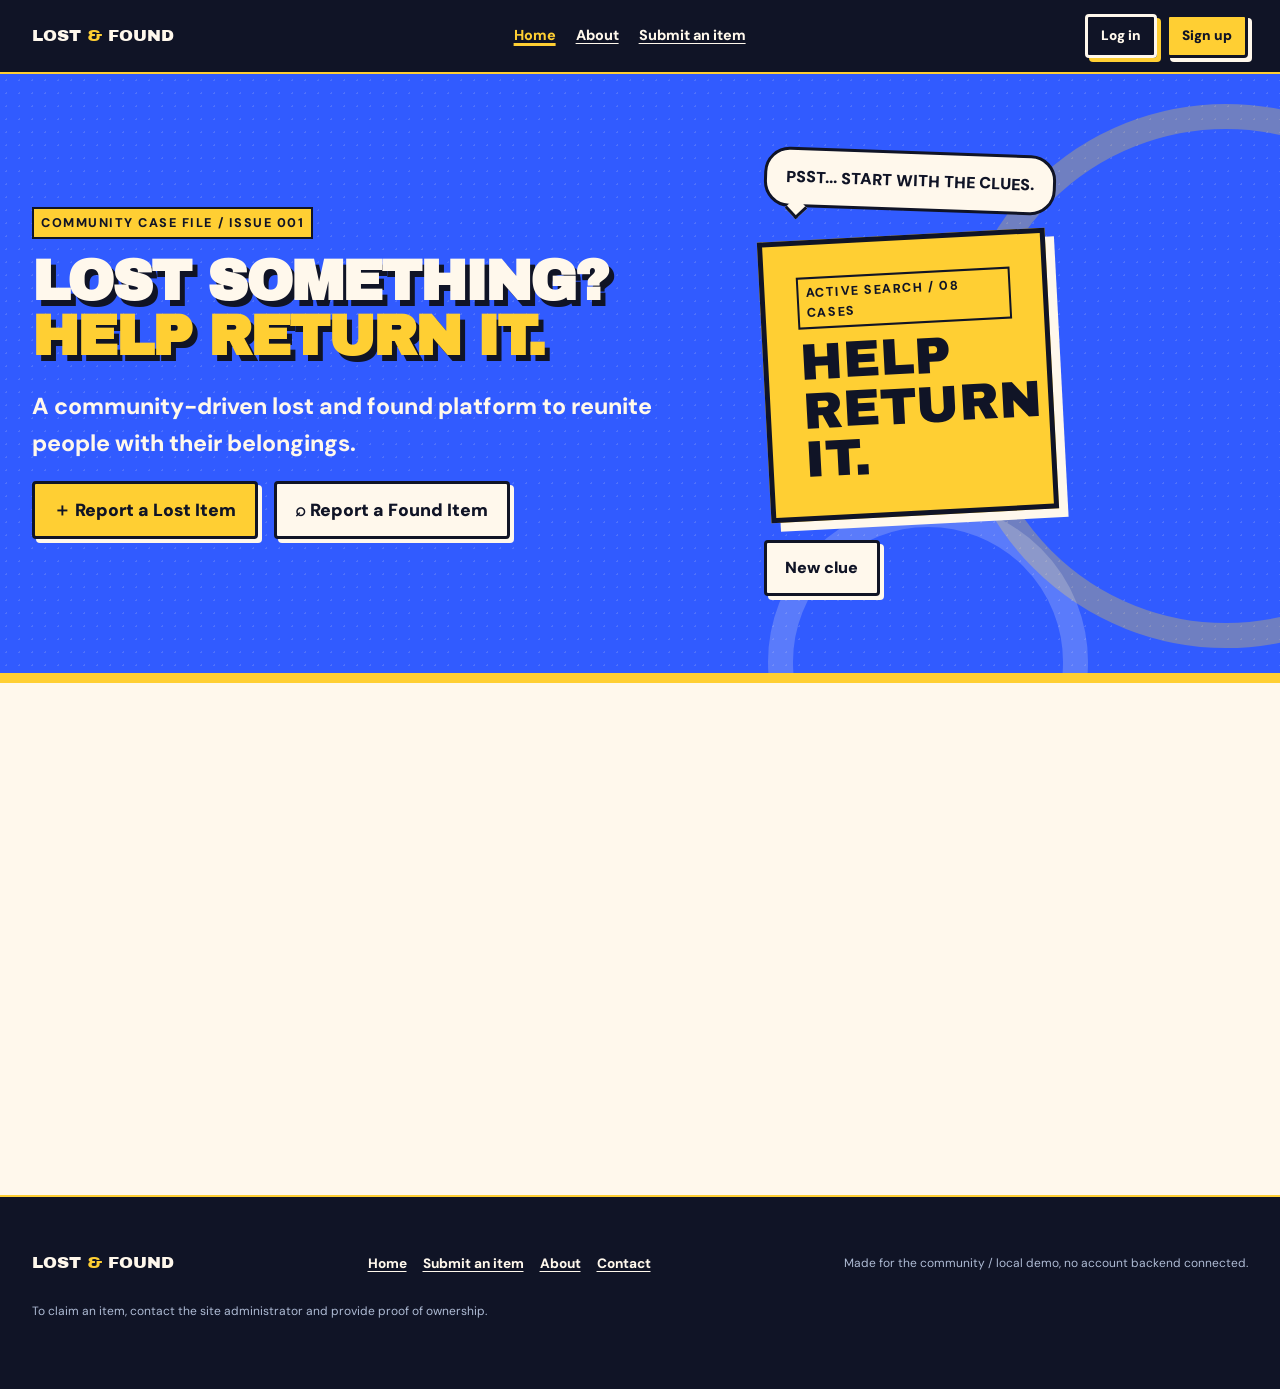
==== commit a228c5fd: "Now using dynamic grid plugin for grid. Updated custom HTML form to properly send dates" ====
--- a/index.html
+++ b/index.html
@@ -10,6 +10,7 @@
   <meta name="source-credit" content="Dynamic Grid Plugin by Michael Becker">
   <link rel="author" href="https://github.com/21beckem/">
   <link rel="source" href="https://github.com/21beckem/dynamic-grid-plugin">
+  <link rel="icon" type="image/x-icon" href="assets/favicon.svg">
   <meta name="description" content="A community-driven lost and found platform to reunite people with their belongings.">
   <meta name="twitter:card" content="summary">
   <meta name="twitter:title" content="Lost &amp; Found — Help Return It">
@@ -64,145 +65,24 @@
     </section>
 
     <section class="listings-section" id="items" aria-labelledby="recent-heading">
-      <div class="container content-layout">
-        <aside class="filters panel panel--dark" aria-labelledby="filter-heading">
-          <div class="section-kicker">Search the case files</div>
-          <h2 id="filter-heading">Filter items</h2>
-          <form id="filter-form">
-            <div class="field">
-              <label for="category">Item type</label>
-              <select id="category" name="category">
-                <option value="all">All categories</option>
-                <option value="bags">Bags &amp; clothing</option>
-                <option value="electronics">Electronics</option>
-                <option value="accessories">Accessories</option>
-                <option value="other">Other</option>
-              </select>
-            </div>
-            <div class="field">
-              <label for="location">Location</label>
-              <select id="location" name="location">
-                <option value="all">All locations</option>
-                <option value="library">Library</option>
-                <option value="student center">Student Center</option>
-                <option value="gym">Gym</option>
-                <option value="science building">Science Building</option>
-                <option value="cafeteria">Cafeteria</option>
-                <option value="engineering building">Engineering Building</option>
-                <option value="classroom 201">Classroom 201</option>
-                <option value="parking lot b">Parking Lot B</option>
-              </select>
-            </div>
-            <fieldset class="fieldset">
-              <legend>Status</legend>
-              <label class="check-line" for="show-lost"><input id="show-lost" name="show-lost" type="checkbox" checked> Lost items</label>
-              <label class="check-line" for="show-found"><input id="show-found" name="show-found" type="checkbox"> Found items</label>
-            </fieldset>
-            <div class="field">
-              <label for="date">Date posted</label>
-              <select id="date" name="date">
-                <option value="all">Any time</option>
-                <option value="7">Last 7 days</option>
-                <option value="30">Last 30 days</option>
-              </select>
-            </div>
-            <div class="filter-actions">
-              <button class="button" type="submit">Apply filters</button>
-              <button class="button button--outline button--small" type="reset">Reset</button>
-            </div>
-          </form>
-        </aside>
+      <div class="container">
+        <iframe
+          src="https://21beckem.github.io/dynamic-grid-plugin/google-sheets/?uid=1LgzMyrQwCQs6pbGASxL4dwbeRqfvFDgiQ1ksC3tu8oo&sheet=1874400783&title=%7B%7BWhat%20Item%20did%20you%20lose%3F%7D%7D&description=%7B%7BWhere%20did%20you%20lose%20it%3F%7D%7D&link=https%3A%2F%2Fgoogle.com%2Fsearch%3Fq%3D%7B%7BWhat%20Item%20did%20you%20lose%3F%7D%7D&emptyMessage=No%20results%20found%20%7B%7Bdetails%7D%7D&styles=%7B%22version%22%3A1%2C%22targets%22%3A%7B%22card%22%3A%7B%22borderRadius%22%3A%7B%22value%22%3A0%2C%22unit%22%3A%22px%22%7D%2C%22boxShadow%22%3A%7B%22x%22%3A5%2C%22y%22%3A5%2C%22blur%22%3A0%2C%22spread%22%3A0%2C%22unit%22%3A%22px%22%2C%22color%22%3A%22%23000000%22%2C%22opacity%22%3A1%2C%22inset%22%3Afalse%7D%2C%22border%22%3A%7B%22width%22%3A%7B%22value%22%3A4%2C%22unit%22%3A%22px%22%7D%2C%22style%22%3A%22solid%22%2C%22color%22%3A%22%23000000%22%7D%7D%7D%7D"
+          how-to-edit="on the page, press the Dynamic Grid Plugin link at the bottom right, then click 'the builder' to edit the grid settings. Then after editing, use the link it gives you to replace the one above"
+          frameborder="0"
+          width="100%"
+          height="325"
+        ></iframe>
+        <script>
+          window.addEventListener('message', (event) => {
+            if (event.origin !== 'https://21beckem.github.io') return;
 
-        <section class="listings" aria-labelledby="recent-heading">
-          <div class="listings-heading">
-            <div>
-              <span class="section-kicker">Fresh leads</span>
-              <h2 id="recent-heading">Recent items</h2>
-            </div>
-            <div class="sort-control field">
-              <label for="sort">Sort by</label>
-              <select id="sort" name="sort">
-                <option value="newest">Newest first</option>
-                <option value="oldest">Oldest first</option>
-                <option value="name">Name A–Z</option>
-              </select>
-            </div>
-          </div>
-          <div class="status-tabs" role="tablist" aria-label="Item status">
-            <button class="status-tab status-tab--active" id="all-tab" type="button" role="tab" aria-selected="true" aria-controls="item-grid" data-status-tab="all">All</button>
-            <button class="status-tab" id="lost-tab" type="button" role="tab" aria-selected="false" aria-controls="item-grid" data-status-tab="lost" tabindex="-1">Lost</button>
-            <button class="status-tab" id="found-tab" type="button" role="tab" aria-selected="false" aria-controls="item-grid" data-status-tab="found" tabindex="-1">Found</button>
-          </div>
-          <p class="result-summary" id="result-summary" role="status" aria-live="polite">8 items shown.</p>
-
-          <div class="item-grid" id="item-grid" data-sheet-id="1PVSVNf53T7quFc6Nx3LRUbas-nzNbj9wBpy-sqwC1XU">
-            <article class="item-card" data-category="bags" data-location="library" data-status="found" data-date="2026-10-24" data-name="Black Backpack">
-              <div class="item-visual item-visual--backpack" aria-hidden="true"><span>BACK<br>PACK</span><b>CASE 01</b></div>
-              <div class="item-info">
-                <div class="item-heading"><h3>Black Backpack</h3><span class="status status--found">Found</span></div>
-                <p class="item-meta"><span aria-hidden="true">◆</span> Library <span aria-hidden="true">/</span> <time datetime="2026-10-24">Oct 24, 2026</time></p>
-                <a class="details" href="#claim-note" data-details>View details</a>
-              </div>
-            </article>
-            <article class="item-card" data-category="accessories" data-location="student center" data-status="lost" data-date="2026-10-22" data-name="Keys with Blue Keychain">
-              <div class="item-visual item-visual--keys" aria-hidden="true"><span>KEYS</span><b>CASE 02</b></div>
-              <div class="item-info">
-                <div class="item-heading"><h3>Keys with Blue Keychain</h3><span class="status status--lost">Lost</span></div>
-                <p class="item-meta"><span aria-hidden="true">◆</span> Student Center <span aria-hidden="true">/</span> <time datetime="2026-10-22">Oct 22, 2026</time></p>
-                <a class="details" href="#claim-note" data-details>View details</a>
-              </div>
-            </article>
-            <article class="item-card" data-category="other" data-location="gym" data-status="found" data-date="2026-10-21" data-name="Water Bottle">
-              <div class="item-visual item-visual--bottle" aria-hidden="true"><span>HYDRATE</span><b>CASE 03</b></div>
-              <div class="item-info">
-                <div class="item-heading"><h3>Water Bottle</h3><span class="status status--found">Found</span></div>
-                <p class="item-meta"><span aria-hidden="true">◆</span> Gym <span aria-hidden="true">/</span> <time datetime="2026-10-21">Oct 21, 2026</time></p>
-                <a class="details" href="#claim-note" data-details>View details</a>
-              </div>
-            </article>
-            <article class="item-card" data-category="electronics" data-location="science building" data-status="lost" data-date="2026-10-20" data-name="Wireless Earbuds">
-              <div class="item-visual item-visual--earbuds" aria-hidden="true"><span>LISTEN</span><b>CASE 04</b></div>
-              <div class="item-info">
-                <div class="item-heading"><h3>Wireless Earbuds</h3><span class="status status--lost">Lost</span></div>
-                <p class="item-meta"><span aria-hidden="true">◆</span> Science Building <span aria-hidden="true">/</span> <time datetime="2026-10-20">Oct 20, 2026</time></p>
-                <a class="details" href="#claim-note" data-details>View details</a>
-              </div>
-            </article>
-            <article class="item-card" data-category="bags" data-location="cafeteria" data-status="found" data-date="2026-10-19" data-name="Black Jacket">
-              <div class="item-visual item-visual--jacket" aria-hidden="true"><span>JACKET</span><b>CASE 05</b></div>
-              <div class="item-info">
-                <div class="item-heading"><h3>Black Jacket</h3><span class="status status--found">Found</span></div>
-                <p class="item-meta"><span aria-hidden="true">◆</span> Cafeteria <span aria-hidden="true">/</span> <time datetime="2026-10-19">Oct 19, 2026</time></p>
-                <a class="details" href="#claim-note" data-details>View details</a>
-              </div>
-            </article>
-            <article class="item-card" data-category="accessories" data-location="engineering building" data-status="lost" data-date="2026-10-18" data-name="Student ID">
-              <div class="item-visual item-visual--id" aria-hidden="true"><span>ID<br>PASS</span><b>CASE 06</b></div>
-              <div class="item-info">
-                <div class="item-heading"><h3>Student ID</h3><span class="status status--lost">Lost</span></div>
-                <p class="item-meta"><span aria-hidden="true">◆</span> Engineering Building <span aria-hidden="true">/</span> <time datetime="2026-10-18">Oct 18, 2026</time></p>
-                <a class="details" href="#claim-note" data-details>View details</a>
-              </div>
-            </article>
-            <article class="item-card" data-category="accessories" data-location="classroom 201" data-status="found" data-date="2026-10-17" data-name="Glasses">
-              <div class="item-visual item-visual--glasses" aria-hidden="true"><span>LOOK<br>CLOSER</span><b>CASE 07</b></div>
-              <div class="item-info">
-                <div class="item-heading"><h3>Glasses</h3><span class="status status--found">Found</span></div>
-                <p class="item-meta"><span aria-hidden="true">◆</span> Classroom 201 <span aria-hidden="true">/</span> <time datetime="2026-10-17">Oct 17, 2026</time></p>
-                <a class="details" href="#claim-note" data-details>View details</a>
-              </div>
-            </article>
-            <article class="item-card" data-category="accessories" data-location="parking lot b" data-status="lost" data-date="2026-10-16" data-name="Wallet">
-              <div class="item-visual item-visual--wallet" aria-hidden="true"><span>WALLET</span><b>CASE 08</b></div>
-              <div class="item-info">
-                <div class="item-heading"><h3>Wallet</h3><span class="status status--lost">Lost</span></div>
-                <p class="item-meta"><span aria-hidden="true">◆</span> Parking Lot B <span aria-hidden="true">/</span> <time datetime="2026-10-16">Oct 16, 2026</time></p>
-                <a class="details" href="#claim-note" data-details>View details</a>
-              </div>
-            </article>
-          </div>
-          <p class="empty-state" id="empty-state" hidden>No items match your filters. Try another selection.</p>
-        </section>
+            if (event.data && event.data.type === 'resize') {
+              const iframe = document.currentScript.previousElementSibling;
+              iframe?.style.setProperty('height', event.data.height + 'px');
+            }
+          });
+        </script>
       </div>
     </section>
 
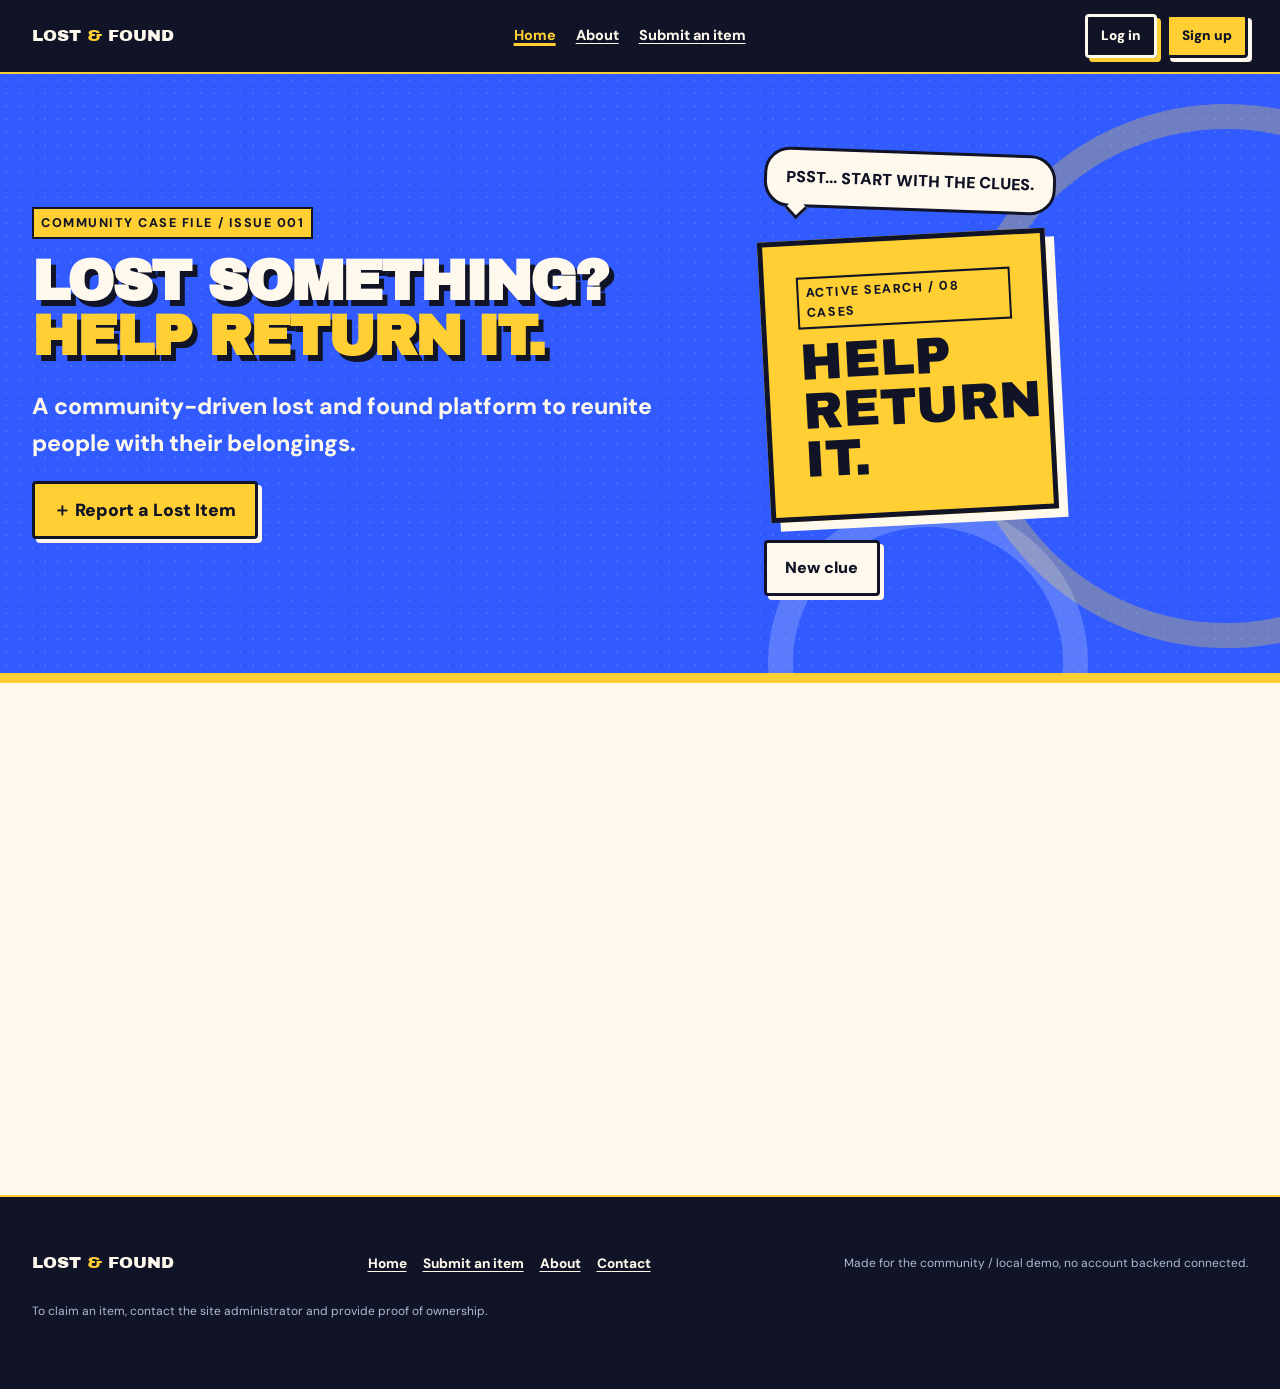
==== commit 53a5f520: "removed useless button on index and hid account buttons" ====
--- a/index.html
+++ b/index.html
@@ -1,122 +1,156 @@
 <!doctype html>
 <html lang="en">
-<head>
-  <meta charset="utf-8">
-  <meta name="viewport" content="width=device-width, initial-scale=1">
-  <meta name="theme-color" content="#101426">
-  <meta name="author" content="Team 4 CSE 170">
-  <meta name="creator" content="Team 4 CSE 170">
-  <meta name="acknowledgement" content="Team 4 CSE 170">
-  <meta name="source-credit" content="Dynamic Grid Plugin by Michael Becker">
-  <link rel="author" href="https://github.com/21beckem/">
-  <link rel="source" href="https://github.com/21beckem/dynamic-grid-plugin">
-  <link rel="icon" type="image/x-icon" href="assets/favicon.svg">
-  <meta name="description" content="A community-driven lost and found platform to reunite people with their belongings.">
-  <meta name="twitter:card" content="summary">
-  <meta name="twitter:title" content="Lost &amp; Found — Help Return It">
-  <meta name="twitter:description" content="A community-driven lost and found platform to reunite people with their belongings.">
-  <meta name="twitter:creator" content="Team 4 CSE 170">
-  <title>Lost &amp; Found — Help Return It</title>
-  <link rel="preconnect" href="https://fonts.googleapis.com">
-  <link rel="preconnect" href="https://fonts.gstatic.com" crossorigin>
-  <link href="https://fonts.googleapis.com/css2?family=Archivo+Black&family=DM+Sans:wght@400;500;600;700;800&display=swap" rel="stylesheet">
-  <link rel="stylesheet" href="css/homepage.css?v=4">
-  <script type="module" src="js/main.js?v=4"></script>
-</head>
-<body>
-  <a class="skip-link" href="#main">Skip to main content</a>
+  <head>
+    <meta charset="utf-8" />
+    <meta name="viewport" content="width=device-width, initial-scale=1" />
+    <meta name="theme-color" content="#101426" />
+    <meta name="author" content="Team 4 CSE 170" />
+    <meta name="creator" content="Team 4 CSE 170" />
+    <meta name="acknowledgement" content="Team 4 CSE 170" />
+    <meta name="source-credit" content="Dynamic Grid Plugin by Michael Becker" />
+    <link rel="author" href="https://github.com/21beckem/" />
+    <link rel="source" href="https://github.com/21beckem/dynamic-grid-plugin" />
+    <link rel="icon" type="image/x-icon" href="assets/favicon.svg" />
+    <meta
+      name="description"
+      content="A community-driven lost and found platform to reunite people with their belongings."
+    />
+    <meta name="twitter:card" content="summary" />  
+    <meta name="twitter:title" content="Lost &amp; Found — Help Return It" />
+    <meta
+      name="twitter:description"
+      content="A community-driven lost and found platform to reunite people with their belongings."
+    />
+    <meta name="twitter:creator" content="Team 4 CSE 170" />
+    <title>Lost &amp; Found — Help Return It</title>
+    <link rel="preconnect" href="https://fonts.googleapis.com" />
+    <link rel="preconnect" href="https://fonts.gstatic.com" crossorigin />
+    <link
+      href="https://fonts.googleapis.com/css2?family=Archivo+Black&family=DM+Sans:wght@400;500;600;700;800&display=swap"
+      rel="stylesheet"
+    />
+    <link rel="stylesheet" href="css/homepage.css?v=4" />
+    <script type="module" src="js/main.js?v=4"></script>
+  </head>
+  <body>
+    <a class="skip-link" href="#main">Skip to main content</a>
 
-  <header class="site-header">
-    <div class="container header-inner">
-      <a class="wordmark" href="./" aria-label="Lost and Found home">LOST <span>&amp;</span> FOUND</a>
-      <nav class="site-nav" aria-label="Main navigation">
-        <a href="./" aria-current="page">Home</a>
-        <a href="./about.html">About</a>
-        <a href="./how-it-works.html#submit-item">Submit an item</a>
-      </nav>
-      <div class="account-actions" aria-label="Account actions">
-        <a class="button button--outline button--small" href="#account-note" data-account-action="Log in">Log in</a>
-        <a class="button button--small" href="#account-note" data-account-action="Sign up">Sign up</a>
+    <header class="site-header">
+      <div class="container header-inner">
+        <a class="wordmark" href="./" aria-label="Lost and Found home"
+          >LOST <span>&amp;</span> FOUND</a
+        >
+        <nav class="site-nav" aria-label="Main navigation">
+          <a href="./" aria-current="page">Home</a>
+          <a href="./about.html">About</a>
+          <a href="./how-it-works.html#submit-item">Submit an item</a>
+        </nav>
+        <div class="account-actions" aria-label="Account actions">
+          <a
+            class="button button--outline button--small"
+            href="#account-note"
+            data-account-action="Log in"
+            >Log in</a
+          >
+          <a class="button button--small" href="#account-note" data-account-action="Sign up"
+            >Sign up</a
+          >
+        </div>
       </div>
-    </div>
-  </header>
+    </header>
 
-  <main id="main">
-    <section class="hero" aria-labelledby="hero-title">
-      <div class="container hero-inner">
-        <div class="hero-copy">
-          <span class="kicker">Community case file / Issue 001</span>
-          <h1 id="hero-title">LOST SOMETHING?<br><span>HELP RETURN IT.</span></h1>
-          <p class="lead">A community-driven lost and found platform to reunite people with their belongings.</p>
-          <div class="button-row" aria-label="Reporting actions">
-            <a class="button button--large" href="./how-it-works.html?type=lost#submit-item">＋ Report a Lost Item</a>
-            <a class="button button--large button--secondary" href="./how-it-works.html?type=found#submit-item">⌕ Report a Found Item</a>
+    <main id="main">
+      <section class="hero" aria-labelledby="hero-title">
+        <div class="container hero-inner">
+          <div class="hero-copy">
+            <span class="kicker">Community case file / Issue 001</span>
+            <h1 id="hero-title">LOST SOMETHING?<br /><span>HELP RETURN IT.</span></h1>
+            <p class="lead">
+              A community-driven lost and found platform to reunite people with their belongings.
+            </p>
+            <div class="button-row" aria-label="Reporting actions">
+              <a class="button button--large" href="./how-it-works.html?type=lost#submit-item"
+                >＋ Report a Lost Item</a
+              >
+            </div>
+          </div>
+          <div class="hero-side" aria-label="Case status">
+            <div class="speech hero-callout" id="hero-message" role="status" aria-live="polite">
+              PSST... START WITH THE CLUES.
+            </div>
+            <div class="hero-stamp">
+              <span class="kicker">Active search / <span id="case-count">08</span> cases</span>
+              <strong>HELP<br />RETURN<br />IT.</strong>
+            </div>
+            <button class="button button--secondary clue-button" type="button" id="hero-quip">
+              New clue
+            </button>
           </div>
         </div>
-        <div class="hero-side" aria-label="Case status">
-          <div class="speech hero-callout" id="hero-message" role="status" aria-live="polite">PSST... START WITH THE CLUES.</div>
-          <div class="hero-stamp">
-            <span class="kicker">Active search / <span id="case-count">08</span> cases</span>
-            <strong>HELP<br>RETURN<br>IT.</strong>
-          </div>
-          <button class="button button--secondary clue-button" type="button" id="hero-quip">New clue</button>
+      </section>
+
+      <section class="listings-section" id="items" aria-labelledby="recent-heading">
+        <div class="container">
+          <iframe
+            src="https://21beckem.github.io/dynamic-grid-plugin/google-sheets/?uid=1LgzMyrQwCQs6pbGASxL4dwbeRqfvFDgiQ1ksC3tu8oo&sheet=1874400783&title=%7B%7BWhat%20Item%20did%20you%20lose%3F%7D%7D&description=%7B%7BWhere%20did%20you%20lose%20it%3F%7D%7D&link=https%3A%2F%2Fkadench.github.io%2Ffantastic_lost_and_found%2Fpdp.html%3Fuid%3D%7B%7BUnique%20ID%7D%7D&linkTarget=_parent&emptyMessage=No%20results%20found%20%7B%7Bdetails%7D%7D&styles=%7B%22version%22%3A1%2C%22targets%22%3A%7B%22card%22%3A%7B%22borderRadius%22%3A%7B%22value%22%3A0%2C%22unit%22%3A%22px%22%7D%2C%22boxShadow%22%3A%7B%22x%22%3A5%2C%22y%22%3A5%2C%22blur%22%3A0%2C%22spread%22%3A0%2C%22unit%22%3A%22px%22%2C%22color%22%3A%22%23000000%22%2C%22opacity%22%3A1%2C%22inset%22%3Afalse%7D%2C%22border%22%3A%7B%22width%22%3A%7B%22value%22%3A4%2C%22unit%22%3A%22px%22%7D%2C%22style%22%3A%22solid%22%2C%22color%22%3A%22%23000000%22%7D%7D%7D%7D"
+            how-to-edit="on the page, press the Dynamic Grid Plugin link at the bottom right, then click 'the builder' to edit the grid settings. Then after editing, use the link it gives you to replace the one above"
+            frameborder="0"
+            scrolling="no"
+            width="100%"
+            height="325"
+          ></iframe>
+          <script>
+            const iframe = document.currentScript.previousElementSibling;
+            if (iframe) {
+              window.addEventListener("message", (event) => {
+                if (event.origin !== "https://21beckem.github.io") return;
+  
+                if (event.data && event.data.type === "resize") {
+                  iframe.style.setProperty("height", event.data.height + "px");
+                }
+              });
+            }
+          </script>
         </div>
+      </section>
+    </main>
+
+    <footer class="site-footer">
+      <div class="container footer-inner">
+        <a class="wordmark" href="./">LOST <span>&amp;</span> FOUND</a>
+        <nav aria-label="Footer navigation">
+          <a href="./">Home</a>
+          <a href="./how-it-works.html#submit-item">Submit an item</a>
+          <a href="./about.html">About</a>
+          <a href="mailto:lostfound@example.com">Contact</a>
+        </nav>
+        <span id="account-note" class="footer-note"
+          >Made for the community / local demo, no account backend connected.</span
+        >
+        <p id="claim-note" class="footer-note">
+          To claim an item, contact the site administrator and provide proof of ownership.
+        </p>
       </div>
-    </section>
+    </footer>
 
-    <section class="listings-section" id="items" aria-labelledby="recent-heading">
-      <div class="container">
-        <iframe
-          src="https://21beckem.github.io/dynamic-grid-plugin/google-sheets/?uid=1LgzMyrQwCQs6pbGASxL4dwbeRqfvFDgiQ1ksC3tu8oo&sheet=1874400783&title=%7B%7BWhat%20Item%20did%20you%20lose%3F%7D%7D&description=%7B%7BWhere%20did%20you%20lose%20it%3F%7D%7D&link=https%3A%2F%2Fgoogle.com%2Fsearch%3Fq%3D%7B%7BWhat%20Item%20did%20you%20lose%3F%7D%7D&emptyMessage=No%20results%20found%20%7B%7Bdetails%7D%7D&styles=%7B%22version%22%3A1%2C%22targets%22%3A%7B%22card%22%3A%7B%22borderRadius%22%3A%7B%22value%22%3A0%2C%22unit%22%3A%22px%22%7D%2C%22boxShadow%22%3A%7B%22x%22%3A5%2C%22y%22%3A5%2C%22blur%22%3A0%2C%22spread%22%3A0%2C%22unit%22%3A%22px%22%2C%22color%22%3A%22%23000000%22%2C%22opacity%22%3A1%2C%22inset%22%3Afalse%7D%2C%22border%22%3A%7B%22width%22%3A%7B%22value%22%3A4%2C%22unit%22%3A%22px%22%7D%2C%22style%22%3A%22solid%22%2C%22color%22%3A%22%23000000%22%7D%7D%7D%7D"
-          how-to-edit="on the page, press the Dynamic Grid Plugin link at the bottom right, then click 'the builder' to edit the grid settings. Then after editing, use the link it gives you to replace the one above"
-          frameborder="0"
-          width="100%"
-          height="325"
-        ></iframe>
-        <script>
-          window.addEventListener('message', (event) => {
-            if (event.origin !== 'https://21beckem.github.io') return;
+    <dialog id="item-dialog" class="item-dialog" aria-labelledby="dialog-title">
+      <button class="close-dialog" type="button" aria-label="Close item details">×</button>
+      <span class="section-kicker">Case details</span>
+      <h2 id="dialog-title"></h2>
+      <p id="dialog-description"></p>
+      <p>To claim an item, contact the site administrator and provide proof of ownership.</p>
+      <button class="button" type="button" data-close-dialog>Close</button>
+    </dialog>
 
-            if (event.data && event.data.type === 'resize') {
-              const iframe = document.currentScript.previousElementSibling;
-              iframe?.style.setProperty('height', event.data.height + 'px');
-            }
-          });
-        </script>
-      </div>
-    </section>
-
-  </main>
-
-  <footer class="site-footer">
-    <div class="container footer-inner">
-      <a class="wordmark" href="./">LOST <span>&amp;</span> FOUND</a>
-      <nav aria-label="Footer navigation">
-        <a href="./">Home</a>
-        <a href="./how-it-works.html#submit-item">Submit an item</a>
-        <a href="./about.html">About</a>
-        <a href="mailto:lostfound@example.com">Contact</a>
-      </nav>
-      <span id="account-note" class="footer-note">Made for the community / local demo, no account backend connected.</span>
-      <p id="claim-note" class="footer-note">To claim an item, contact the site administrator and provide proof of ownership.</p>
-    </div>
-  </footer>
-
-  <dialog id="item-dialog" class="item-dialog" aria-labelledby="dialog-title">
-    <button class="close-dialog" type="button" aria-label="Close item details">×</button>
-    <span class="section-kicker">Case details</span>
-    <h2 id="dialog-title"></h2>
-    <p id="dialog-description"></p>
-    <p>To claim an item, contact the site administrator and provide proof of ownership.</p>
-    <button class="button" type="button" data-close-dialog>Close</button>
-  </dialog>
-
-  <dialog id="account-dialog" class="item-dialog" aria-labelledby="account-dialog-title">
-    <button class="close-dialog" type="button" aria-label="Close account notice">×</button>
-    <span class="section-kicker">Local demo notice</span>
-    <h2 id="account-dialog-title">Account features are not connected.</h2>
-    <p id="account-dialog-description">This static demo includes the account actions for the interface only. No account data is collected or transmitted.</p>
-    <button class="button" type="button" data-close-dialog>Close</button>
-  </dialog>
-</body>
+    <dialog id="account-dialog" class="item-dialog" aria-labelledby="account-dialog-title">
+      <button class="close-dialog" type="button" aria-label="Close account notice">×</button>
+      <span class="section-kicker">Local demo notice</span>
+      <h2 id="account-dialog-title">Account features are not connected.</h2>
+      <p id="account-dialog-description">
+        This static demo includes the account actions for the interface only. No account data is
+        collected or transmitted.
+      </p>
+      <button class="button" type="button" data-close-dialog>Close</button>
+    </dialog>
+  </body>
 </html>
